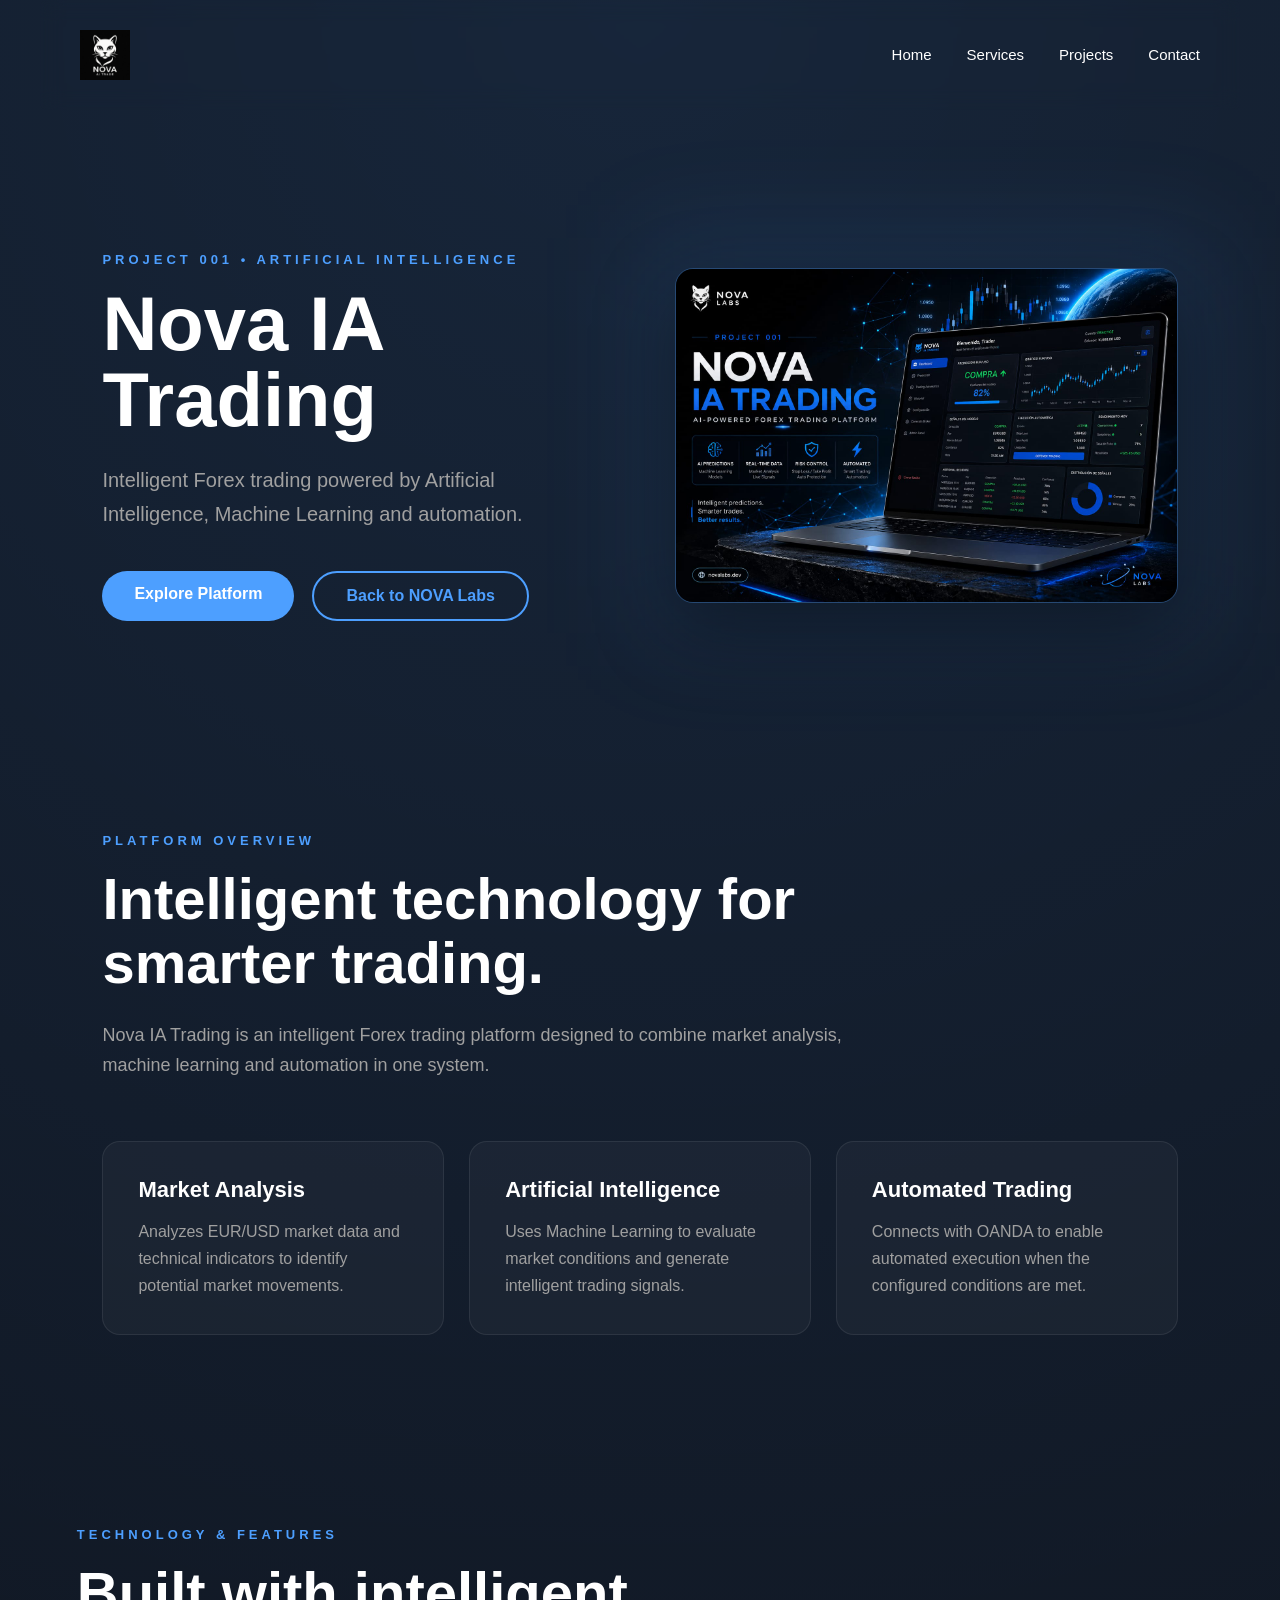
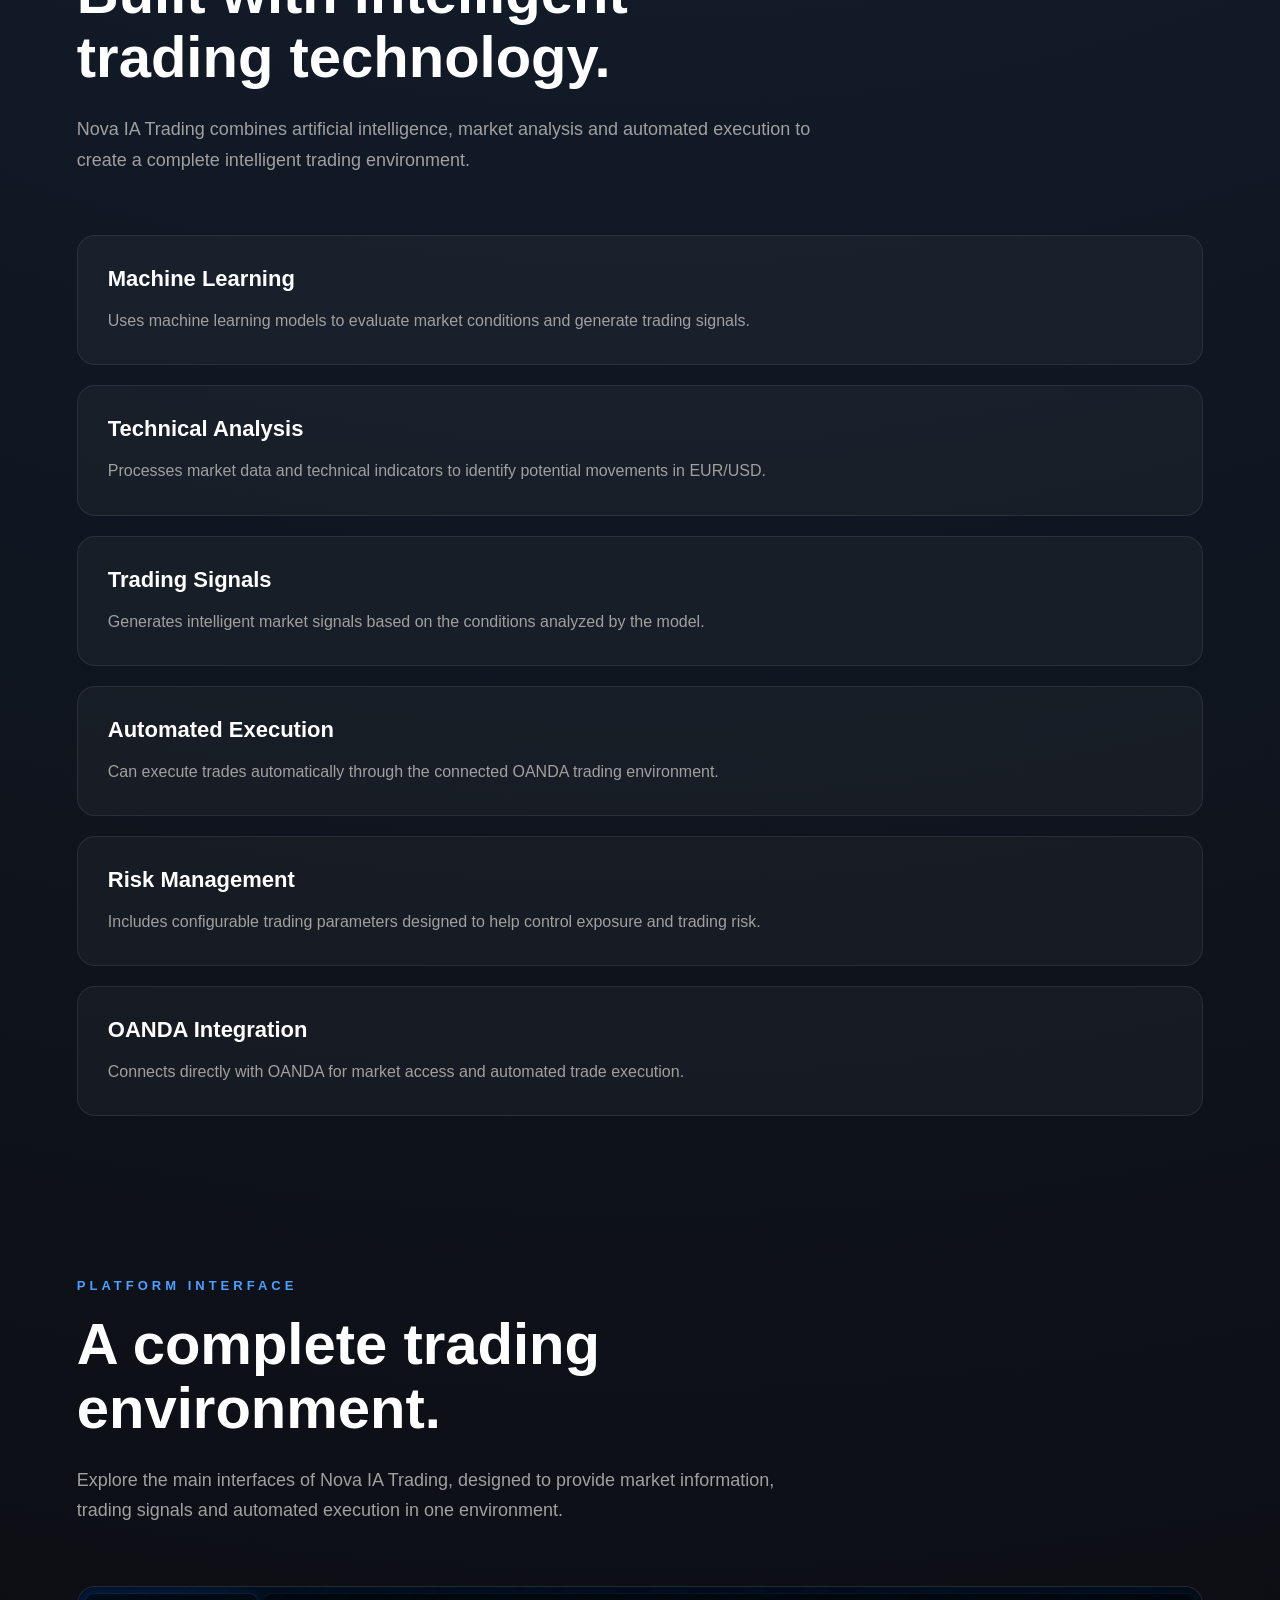
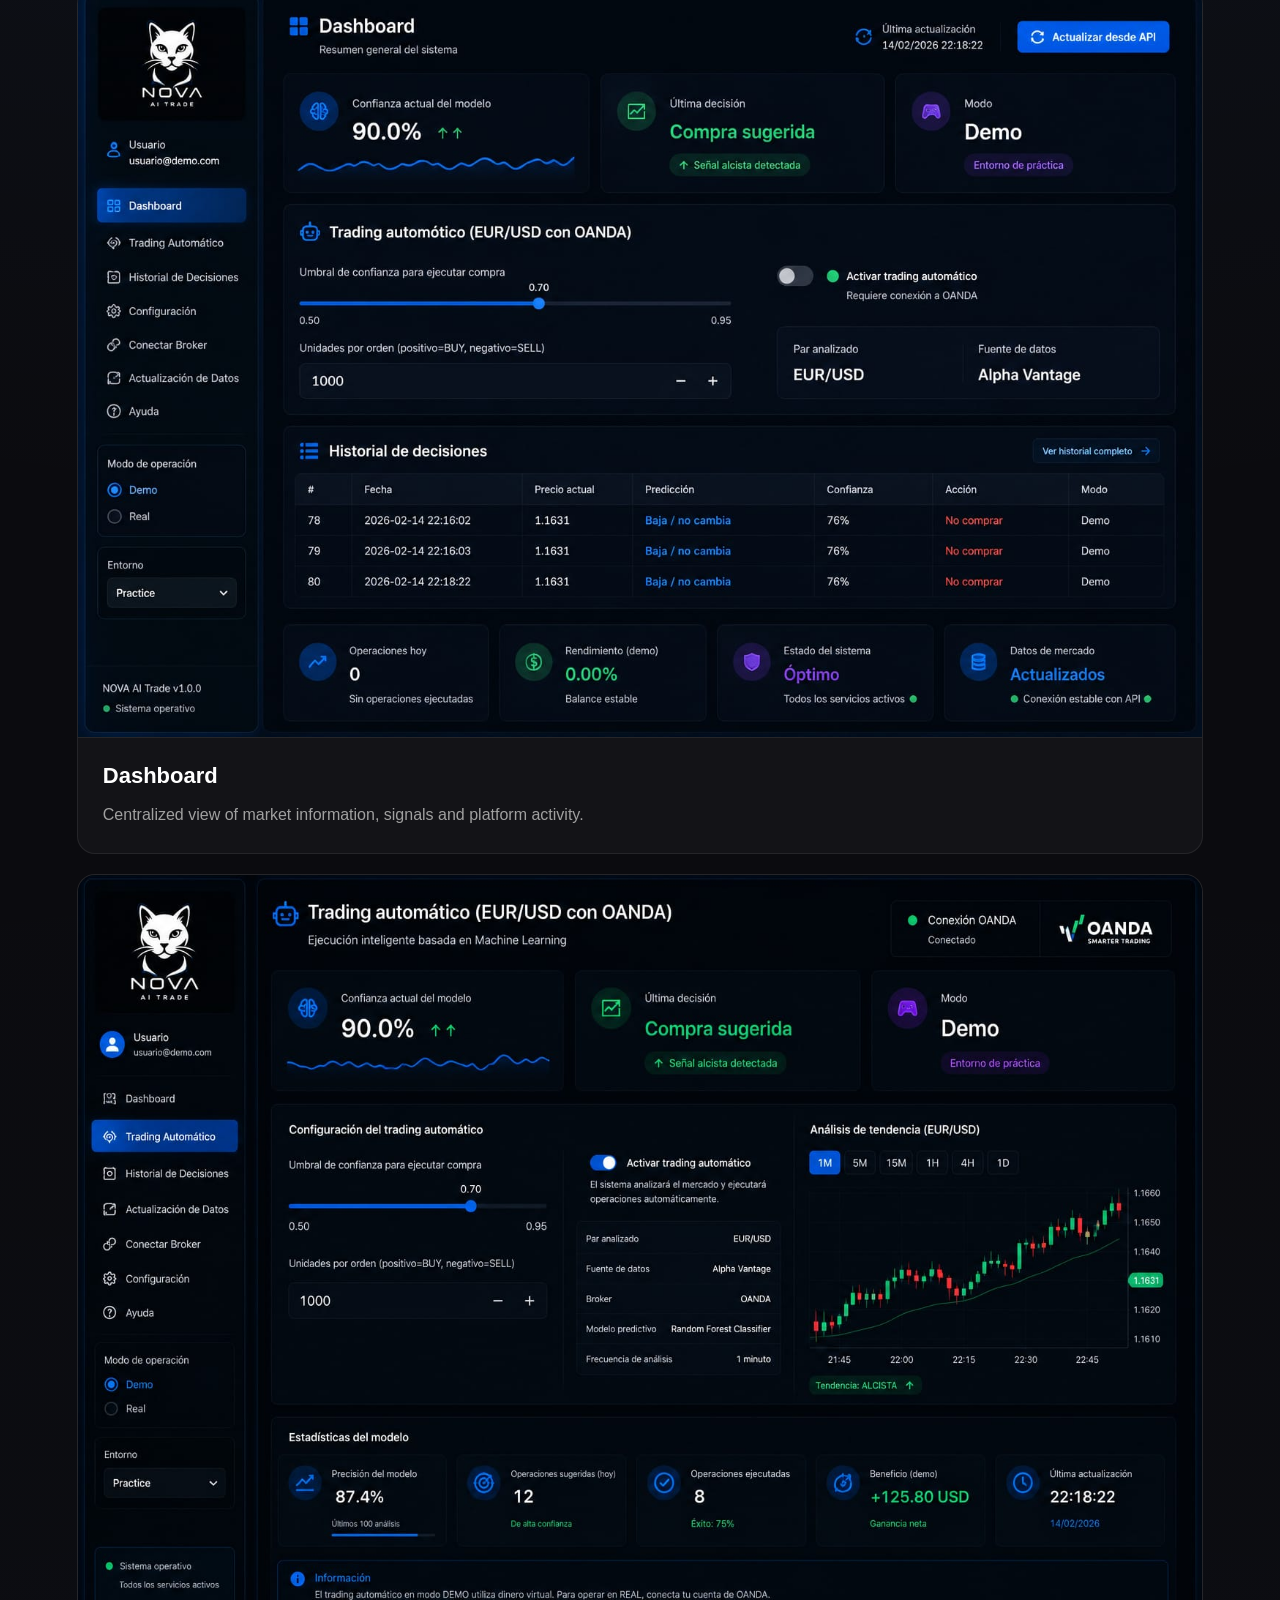
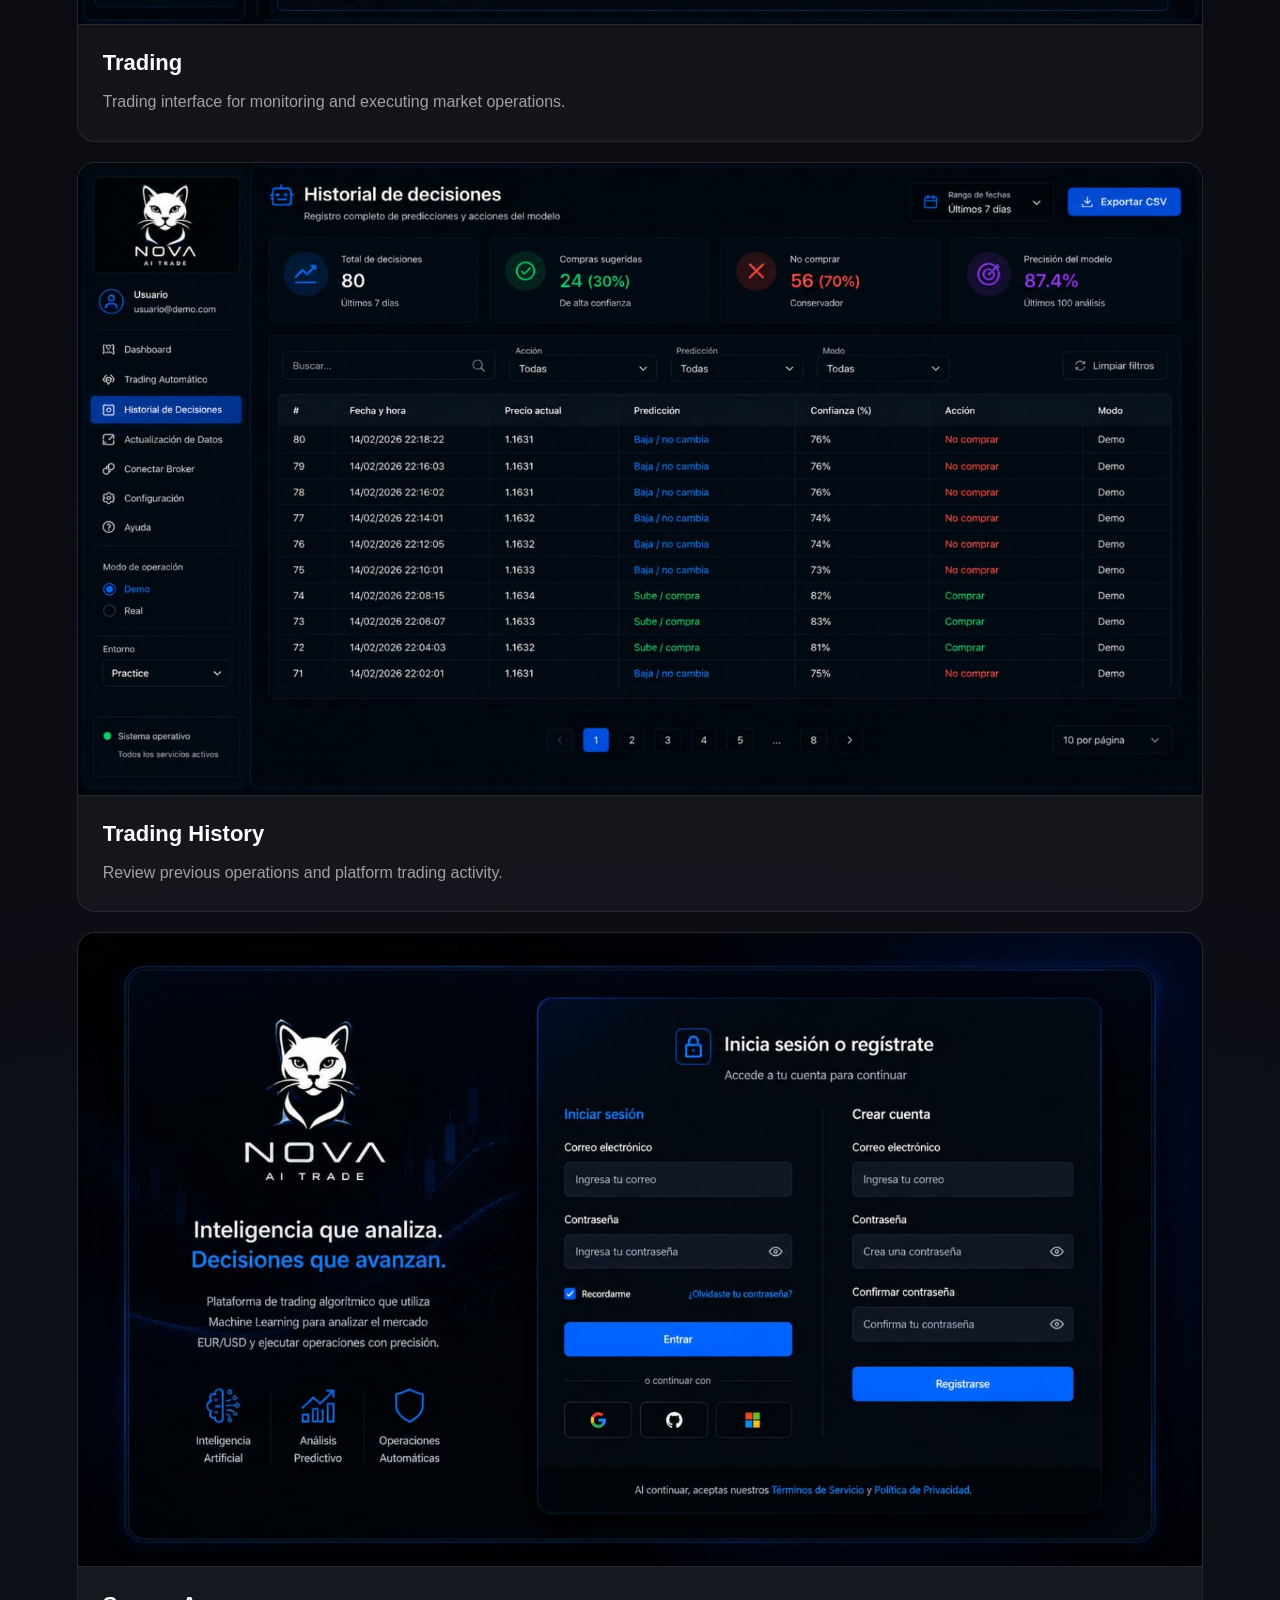
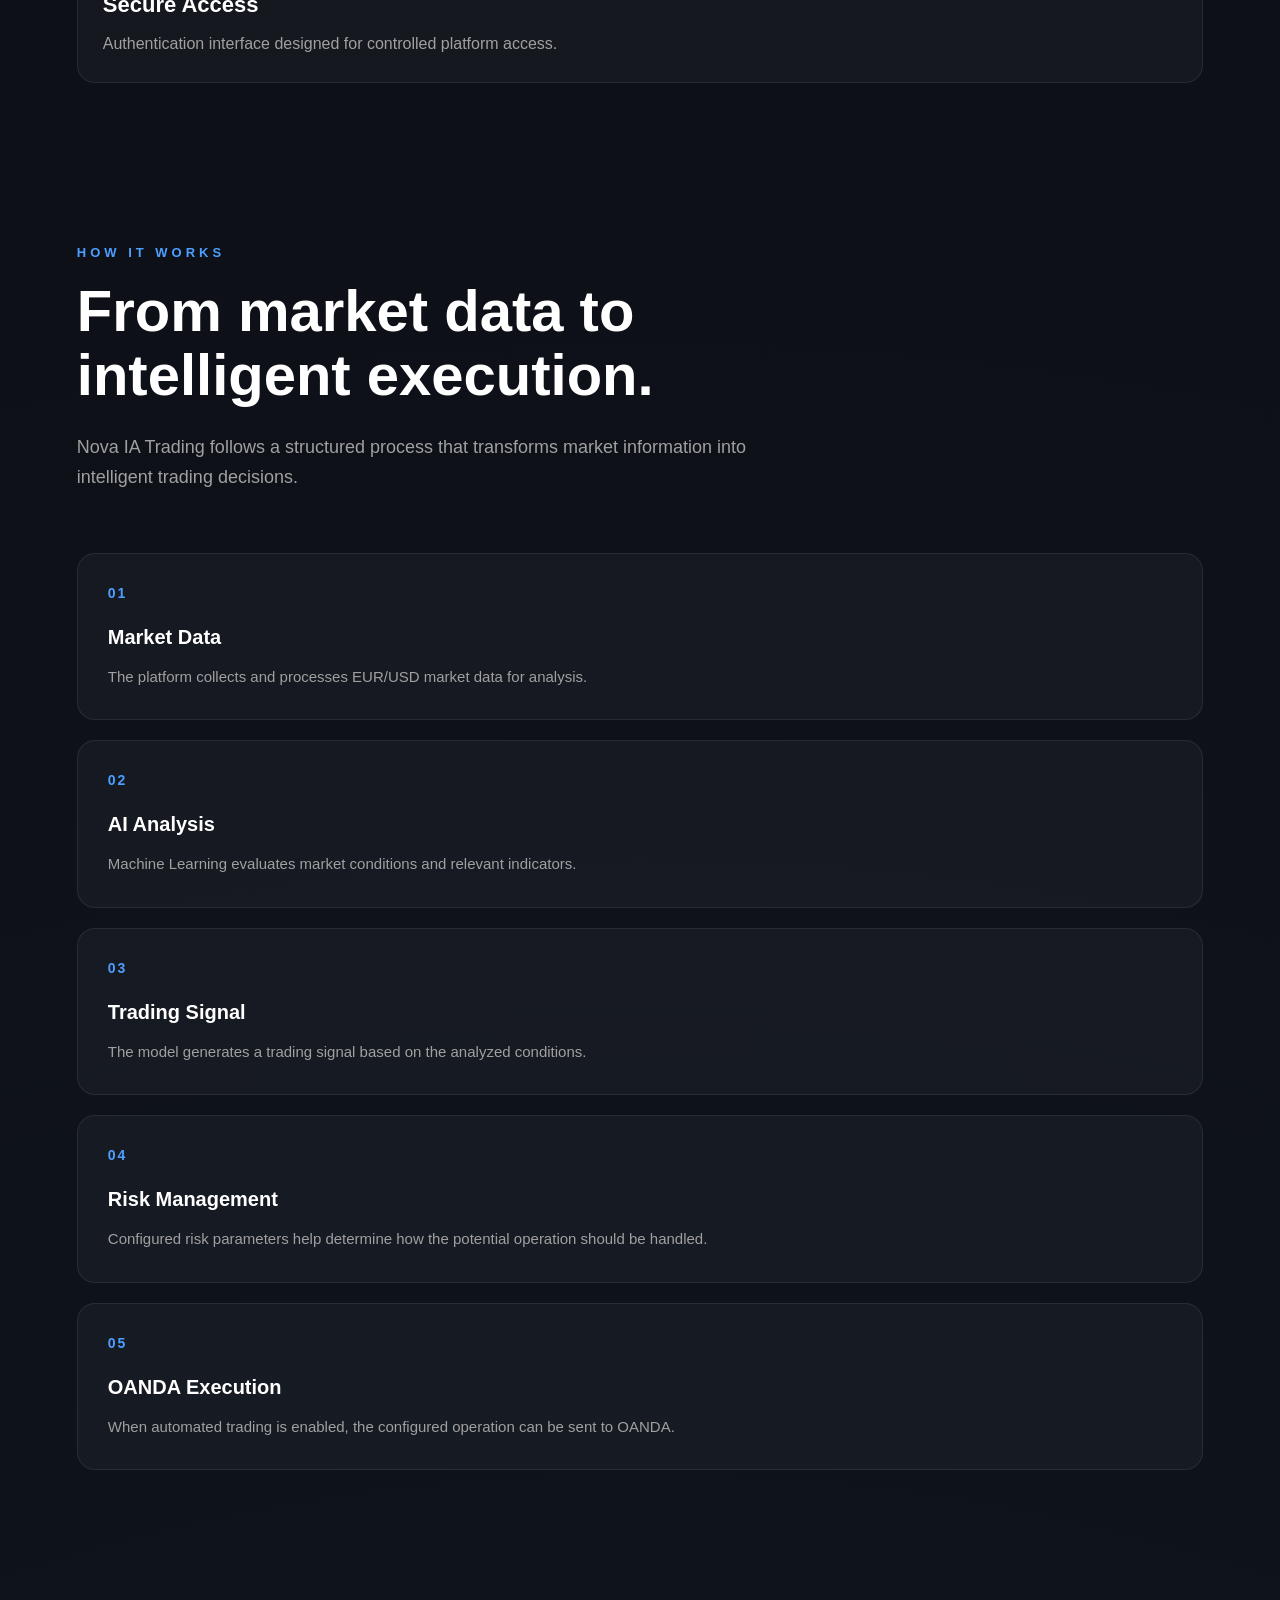
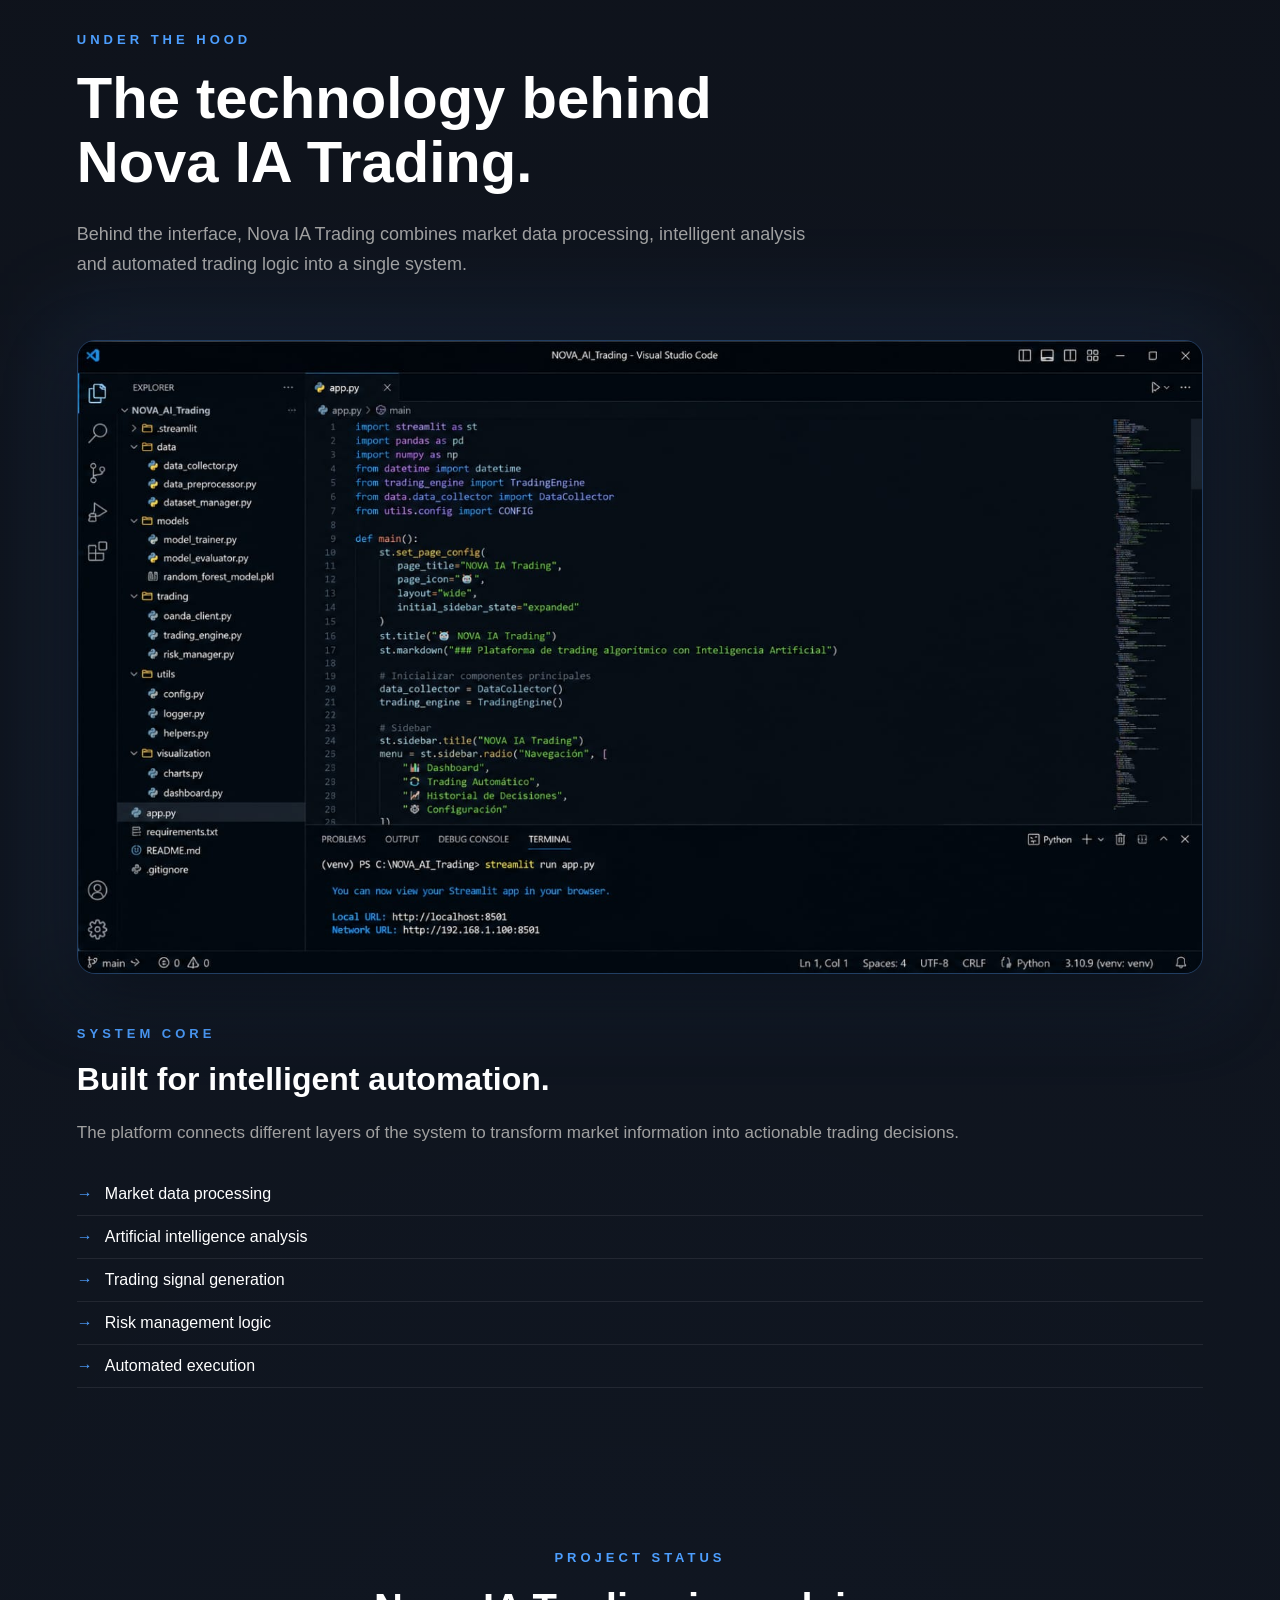
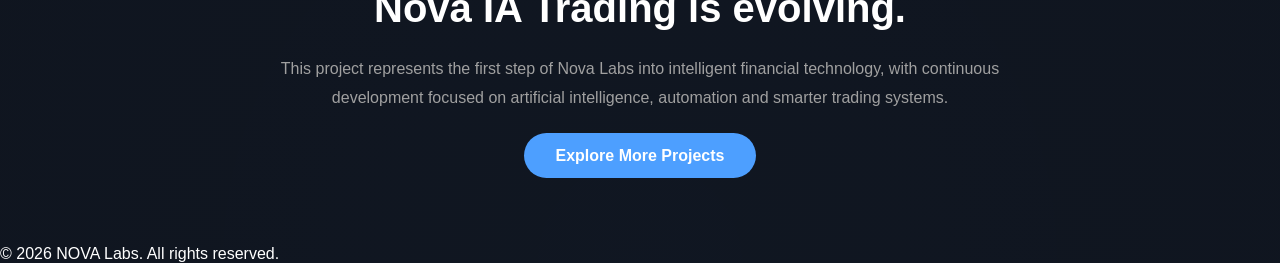
==== nova-ia-trading.html @ 51cbdd44 "Initial commit - Nova IA Trading" ====
<!DOCTYPE html>
<html lang="en">

<head>

    <meta charset="UTF-8">

    <meta name="viewport"
          content="width=device-width, initial-scale=1.0">

    <title>Nova IA Trading | NOVA Labs</title>

    <link rel="stylesheet" href="styles.css">

</head>

<body>

    <header class="navbar">

        <div class="logo">

            <img src="assets/logos/nova-ia-trading-logo.png"
                 alt="Nova IA Trading">

        </div>

        <nav>

            <ul>

                <li>
                    <a href="index.html">Home</a>
                </li>

                <li>
                    <a href="index.html#services">Services</a>
                </li>

                <li>
                    <a href="index.html#projects">Projects</a>
                </li>

                <li>
                    <a href="index.html#contact">Contact</a>
                </li>

            </ul>

        </nav>

    </header>


    <main>

        <!-- ==========================
     Nova IA Trading Hero
========================== -->

<section class="trading-hero">

    <div class="trading-hero-container">

        <div class="trading-hero-content">

            <span class="section-tag">
                PROJECT 001 • ARTIFICIAL INTELLIGENCE
            </span>

            <h1>
                Nova IA Trading
            </h1>

            <p>
                Intelligent Forex trading powered by
                Artificial Intelligence, Machine Learning
                and automation.
            </p>

            <div class="trading-hero-buttons">

                <a href="#overview" class="btn-primary">
                    Explore Platform
                </a>

                <a href="index.html#projects" class="btn-secondary">
                    Back to NOVA Labs
                </a>

            </div>

        </div>


        <div class="trading-hero-image">

            <img src="assets/projects/nova-ia-trading/cover.png"
                 alt="Nova IA Trading Platform">

        </div>

    </div>

</section>

<!-- ==========================
     Platform Overview
========================== -->

<section class="trading-overview" id="overview">

    <div class="trading-section-container">

        <div class="trading-section-header">

            <span class="section-tag">
                PLATFORM OVERVIEW
            </span>

            <h2>
                Intelligent technology
                for smarter trading.
            </h2>

            <p>
                Nova IA Trading is an intelligent Forex trading
                platform designed to combine market analysis,
                machine learning and automation in one system.
            </p>

        </div>


        <div class="overview-grid">

            <div class="overview-card">

                <h3>
                    Market Analysis
                </h3>

                <p>
                    Analyzes EUR/USD market data and technical
                    indicators to identify potential market movements.
                </p>

            </div>


            <div class="overview-card">

                <h3>
                    Artificial Intelligence
                </h3>

                <p>
                    Uses Machine Learning to evaluate market
                    conditions and generate intelligent trading signals.
                </p>

            </div>


            <div class="overview-card">

                <h3>
                    Automated Trading
                </h3>

                <p>
                    Connects with OANDA to enable automated
                    execution when the configured conditions are met.
                </p>

            </div>

        </div>

    </div>

</section>

    <!-- ==========================
     Technology & Features
========================== -->

<section class="trading-features">

    <div class="trading-section-container">

        <div class="trading-section-header">

            <span class="section-tag">
                TECHNOLOGY & FEATURES
            </span>

            <h2>
                Built with intelligent
                trading technology.
            </h2>

            <p>
                Nova IA Trading combines artificial intelligence,
                market analysis and automated execution to create
                a complete intelligent trading environment.
            </p>

        </div>

        <div class="features-grid">

            <div class="feature-card">

                <h3>
                    Machine Learning
                </h3>

                <p>
                    Uses machine learning models to evaluate
                    market conditions and generate trading signals.
                </p>

            </div>

            <div class="feature-card">

                <h3>
                    Technical Analysis
                </h3>

                <p>
                    Processes market data and technical indicators
                    to identify potential movements in EUR/USD.
                </p>

            </div>

            <div class="feature-card">

                <h3>
                    Trading Signals
                </h3>

                <p>
                    Generates intelligent market signals based
                    on the conditions analyzed by the model.
                </p>

            </div>

            <div class="feature-card">

                <h3>
                    Automated Execution
                </h3>

                <p>
                    Can execute trades automatically through
                    the connected OANDA trading environment.
                </p>

            </div>

            <div class="feature-card">

                <h3>
                    Risk Management
                </h3>

                <p>
                    Includes configurable trading parameters designed
                    to help control exposure and trading risk.
                </p>

            </div>

            <div class="feature-card">

                <h3>
                    OANDA Integration
                </h3>

                <p>
                    Connects directly with OANDA for market access
                    and automated trade execution.
                </p>

            </div>

        </div>

    </div>

</section>

<!-- ==========================
     Platform Interface
========================== -->

<section class="trading-interface">

    <div class="trading-section-container">

        <div class="trading-section-header">

            <span class="section-tag">
                PLATFORM INTERFACE
            </span>

            <h2>
                A complete trading
                environment.
            </h2>

            <p>
                Explore the main interfaces of Nova IA Trading,
                designed to provide market information, trading
                signals and automated execution in one environment.
            </p>

        </div>

        <div class="interface-grid">

            <div class="interface-card">

                <img
                    src="assets/projects/nova-ia-trading/dashboard.png"
                    alt="Nova IA Trading Dashboard"
                >

                <div class="interface-card-content">

                    <h3>
                        Dashboard
                    </h3>

                    <p>
                        Centralized view of market information,
                        signals and platform activity.
                    </p>

                </div>

            </div>

            <div class="interface-card">

                <img
                    src="assets/projects/nova-ia-trading/trading.png"
                    alt="Nova IA Trading Execution"
                >

                <div class="interface-card-content">

                    <h3>
                        Trading
                    </h3>

                    <p>
                        Trading interface for monitoring and
                        executing market operations.
                    </p>

                </div>

            </div>

            <div class="interface-card">

                <img
                    src="assets/projects/nova-ia-trading/history.png"
                    alt="Nova IA Trading History"
                >

                <div class="interface-card-content">

                    <h3>
                        Trading History
                    </h3>

                    <p>
                        Review previous operations and
                        platform trading activity.
                    </p>

                </div>

            </div>

            <div class="interface-card">

                <img
                    src="assets/projects/nova-ia-trading/login.png"
                    alt="Nova IA Trading Login"
                >

                <div class="interface-card-content">

                    <h3>
                        Secure Access
                    </h3>

                    <p>
                        Authentication interface designed
                        for controlled platform access.
                    </p>

                </div>

            </div>

        </div>

    </div>

</section>

<!-- ==========================
     How It Works
========================== -->

<section class="trading-process">

    <div class="trading-section-container">

        <div class="trading-section-header">

            <span class="section-tag">
                HOW IT WORKS
            </span>

            <h2>
                From market data
                to intelligent execution.
            </h2>

            <p>
                Nova IA Trading follows a structured process
                that transforms market information into
                intelligent trading decisions.
            </p>

        </div>

        <div class="process-grid">

            <div class="process-card">

                <span class="process-number">
                    01
                </span>

                <h3>
                    Market Data
                </h3>

                <p>
                    The platform collects and processes
                    EUR/USD market data for analysis.
                </p>

            </div>

            <div class="process-card">

                <span class="process-number">
                    02
                </span>

                <h3>
                    AI Analysis
                </h3>

                <p>
                    Machine Learning evaluates market
                    conditions and relevant indicators.
                </p>

            </div>

            <div class="process-card">

                <span class="process-number">
                    03
                </span>

                <h3>
                    Trading Signal
                </h3>

                <p>
                    The model generates a trading signal
                    based on the analyzed conditions.
                </p>

            </div>

            <div class="process-card">

                <span class="process-number">
                    04
                </span>

                <h3>
                    Risk Management
                </h3>

                <p>
                    Configured risk parameters help determine
                    how the potential operation should be handled.
                </p>

            </div>

            <div class="process-card">

                <span class="process-number">
                    05
                </span>

                <h3>
                    OANDA Execution
                </h3>

                <p>
                    When automated trading is enabled,
                    the configured operation can be sent to OANDA.
                </p>

            </div>

        </div>

    </div>

</section>

<!-- Under the Hood -->
<section class="trading-code">
    <div class="trading-section-container">

        <div class="trading-section-header">
            <span class="section-tag">UNDER THE HOOD</span>
            <h2>The technology behind Nova IA Trading.</h2>
            <p>
                Behind the interface, Nova IA Trading combines
                market data processing, intelligent analysis and
                automated trading logic into a single system.
            </p>
        </div>

        <div class="code-layout">

            <div class="code-image">
                <img src="assets/projects/nova-ia-trading/code.png"
                     alt="Nova IA Trading Code">
            </div>

            <div class="code-content">
                <span class="section-tag">SYSTEM CORE</span>

                <h3>Built for intelligent automation.</h3>

                <p>
                    The platform connects different layers of the
                    system to transform market information into
                    actionable trading decisions.
                </p>

                <ul>
                    <li>Market data processing</li>
                    <li>Artificial intelligence analysis</li>
                    <li>Trading signal generation</li>
                    <li>Risk management logic</li>
                    <li>Automated execution</li>
                </ul>
            </div>

        </div>

    </div>
</section>

<!-- Project Status -->
<section class="trading-status">
    <div class="trading-status-container">

        <span class="section-tag">PROJECT STATUS</span>

        <h2>Nova IA Trading is evolving.</h2>

        <p>
            This project represents the first step of Nova Labs
            into intelligent financial technology, with continuous
            development focused on artificial intelligence,
            automation and smarter trading systems.
        </p>

        <a href="index.html#projects" class="btn-primary">
            Explore More Projects
        </a>

    </div>
</section>

    </main>


    <footer>

        <p>
            © 2026 NOVA Labs. All rights reserved.
        </p>

    </footer>

</body>

</html>
---- styles.css ----
/* ==========================
   NOVA Labs
   Global Styles
========================== */

:root {


    --nova-black: #0B0B0F;
    --nova-blue: #4D9FFF;
    --nova-white: #FFFFFF;
    --nova-gray: #A0A0A0;

}

* {

    margin: 0;
    padding: 0;
    box-sizing: border-box;

}

/* ==========================
   Body
========================== */

body {

    background:

        radial-gradient(
            circle at top,
            rgba(77,159,255,0.18),
            transparent 38%
        ),

        radial-gradient(
            circle at bottom,
            rgba(77,159,255,0.08),
            transparent 60%
        ),

        var(--nova-black);

    color: var(--nova-white);

    font-family: "Inter", sans-serif;

    min-height: 100vh;

}

/* ==========================
   Navbar
========================== */

.navbar {

    width: 100%;

    max-width: 1200px;

    margin: 0 auto;

    padding: 30px 40px;

    display: flex;

    justify-content: space-between;

    align-items: center;

    position: sticky;

    top: 0;

    z-index: 100;

    backdrop-filter: blur(10px);

}

.logo img {
    width: 50px;
    height: 50px;
    object-fit: contain;
    display: block;
}

.navbar ul {
    list-style: none;
    display: flex;
    align-items: center;
    gap: 35px;
    margin: 0;
    padding: 0;
}

.navbar ul li {
    margin: 0;
    padding: 0;
}

.navbar ul li a {
    color: #ffffff;
    text-decoration: none;
    font-size: 15px;
    font-weight: 500;
    transition: color 0.3s ease;
}

.navbar ul li a:hover {
    color: #4d9fff;
}

.nav-logo {

    display: flex;

    align-items: center;

    font-size: 22px;

    font-weight: 700;

}

.logo-icon {

    margin-right: 10px;

    font-size: 22px;

    color: var(--nova-blue);

}

.logo-text {

    font-weight: 700;

    letter-spacing: 1px;

}

.nav-links {

    display: flex;

    gap: 30px;

    list-style: none;

}

.nav-links a {

    color: var(--nova-white);

    text-decoration: none;

    font-size: 15px;

    font-weight: 500;

    position: relative;

    transition: 0.3s;

}

.nav-links a:hover {

    color: var(--nova-blue);

}

.nav-links a::after {

    content: "";

    position: absolute;

    left: 0;

    bottom: -6px;

    width: 0;

    height: 2px;

    background-color: var(--nova-blue);

    transition: 0.3s;

}

.nav-links a:hover::after {

    width: 100%;

}

/* ==========================
   Hero Section
========================== */

.hero {

position: relative;
overflow: hidden;

    min-height: calc(100vh - 90px);

    display: flex;

    justify-content: center;

    align-items: center;

    text-align: center;

    animation: fadeIn 1.2s ease;

}

.hero-container {

    width: 100%;

    max-width: 1100px;

    margin: 0 auto;

}

.hero-tag {

    color: var(--nova-blue);

    font-size: 13px;

    font-weight: 600;

    letter-spacing: 5px;

    margin-bottom: 25px;

}

.hero-title {

    font-size: clamp(64px, 8vw, 110px);

    font-weight: 800;

    line-height: 1;

    margin-bottom: 24px;

    letter-spacing: -3px;

    text-shadow:

        0 0 20px rgba(77,159,255,0.18);

}

.hero-subtitle {

    color: var(--nova-gray);

    font-size: 28px;

    font-weight: 300;

    margin-bottom: 50px;

}

.hero-buttons {

    display: flex;

    justify-content: center;

    gap: 20px;

}

/* =========================
   About Section
========================= */

.about {
    padding: 120px 8%;
    background: var(--nova-black);
}

.about-container {
    max-width: 1200px;
    margin: 0 auto;

    display: grid;
    grid-template-columns: 1fr 1fr;
    gap: 80px;

    align-items: center;
}

.about-content {
    text-align: left;
}

.about-tag {
    color: var(--nova-blue);

    font-size: 14px;
    font-weight: 700;

    letter-spacing: 3px;
    text-transform: uppercase;

    margin-bottom: 20px;
}

.about-title {
    color: var(--nova-white);

    font-size: 52px;
    line-height: 1.1;

    margin-bottom: 30px;
}

.about-title span {
    display: block;

    color: var(--nova-blue);
}

.about-text {
    color: var(--nova-gray);

    font-size: 18px;
    line-height: 1.8;

    margin-bottom: 20px;

    max-width: 600px;
}

.about-stats {
    display: flex;
    gap: 40px;

    margin-top: 45px;
}

.about-stat {
    display: flex;
    flex-direction: column;

    gap: 8px;
}

.about-stat strong {
    color: var(--nova-white);

    font-size: 32px;
}

.about-stat span {
    color: var(--nova-gray);

    font-size: 14px;
}

.about-visual {
    display: flex;

    justify-content: center;
    align-items: center;
}

.about-card {
    width: 100%;
    max-width: 420px;

    padding: 60px 40px;

    background: rgba(77, 159, 255, 0.05);

    border: 1px solid rgba(77, 159, 255, 0.2);

    border-radius: 24px;

    text-align: center;

    box-shadow:
        0 0 60px rgba(77, 159, 255, 0.08);
}

.about-card img {
    width: 180px;
    max-width: 100%;

    margin-bottom: 30px;
}

.about-card p {
    color: var(--nova-gray);

    font-size: 16px;

    letter-spacing: 1px;
}

/* ==========================
   Buttons
========================== */

.primary-button {

    background: linear-gradient(
        135deg,
        #4D9FFF,
        #62B6FF
    );

    color: white;

    border: none;

    padding: 15px 36px;

    border-radius: 10px;

    font-size: 16px;

    font-weight: 600;

    cursor: pointer;

    transition: .3s;

    box-shadow:

        0 0 30px rgba(77,159,255,.18);

}

.primary-button:hover {

    transform: translateY(-4px);

    box-shadow:

        0 10px 35px rgba(77,159,255,.35);

}

.secondary-button {

    background: transparent;

    color: var(--nova-white);

    border: 1px solid var(--nova-blue);

    padding: 14px 32px;

    border-radius: 8px;

    font-family: "Inter", sans-serif;

    font-size: 16px;

    cursor: pointer;

    transition: 0.3s;

}

.secondary-button:hover {

    background-color: var(--nova-blue);

}

/* ==========================
   About Section
========================== */

/* ==========================
   Vision
========================== */

.vision {

    padding: 160px 40px;

}

.vision-container {

    max-width: 900px;

    margin: 0 auto;

    text-align: center;

}

.vision h2 {

    font-size: clamp(42px,5vw,64px);

    line-height: 1.15;

    margin-bottom: 45px;

}

.vision-text {

    font-size: 22px;

    color: var(--nova-gray);

    line-height: 1.9;

    max-width: 720px;

    margin: auto;

}

/* ==========================
   Animations
========================== */

@keyframes fadeIn {

    from {

        opacity: 0;

        transform: translateY(20px);

    }

    to {

        opacity: 1;

        transform: translateY(0);

    }

}

/* ==========================
   Services
========================== */

.services {

    padding: 140px 40px;

    max-width: 1200px;

    margin: 0 auto;

}

.services-title {

    text-align: center;

    margin-bottom: 80px;

}

.section-tag {

    color: var(--nova-blue);

    letter-spacing: 4px;

    font-size: 13px;

    font-weight: 600;

    margin-bottom: 20px;

}

.services-title h2 {

    font-size: 48px;

    max-width: 700px;

    margin: 0 auto;

    line-height: 1.2;

}

.services-grid {

    display: grid;

    grid-template-columns: repeat(2, 1fr);

    gap: 30px;

}

.service-card {

    background: rgba(255,255,255,0.03);

    border: 1px solid rgba(255,255,255,0.08);

    border-radius: 18px;

    padding: 35px;

    transition: 0.3s;

}

.service-card:hover {

    transform: translateY(-8px);

    border-color: var(--nova-blue);

}

.service-icon {

    font-size: 40px;

    margin-bottom: 25px;

}

.service-card h3 {

    margin-bottom: 15px;

    font-size: 24px;

}

.service-card p {

    color: var(--nova-gray);

    line-height: 1.7;

}

/* ==========================
   Premium Background
========================== */

.background-grid {

    position: fixed;

    inset: 0;

    z-index: -1;

    pointer-events: none;

    background-image:

        linear-gradient(
            rgba(255,255,255,0.025) 1px,
            transparent 1px
        ),

        linear-gradient(
            90deg,
            rgba(255,255,255,0.025) 1px,
            transparent 1px
        );

    background-size: 60px 60px;

    mask-image:
        radial-gradient(circle, white 45%, transparent 95%);

}
/* ==========================
   Services
========================== */

.services {

    padding: 160px 40px;

}

.services-container {

    max-width: 1200px;

    margin: auto;

    text-align: center;

}

.services h2 {

    font-size: clamp(42px,5vw,64px);

    margin-bottom: 25px;

}

.services-description {

    color: var(--nova-gray);

    font-size: 20px;

    max-width: 720px;

    margin: auto auto 80px;

    line-height: 1.8;

}

.services-grid {

    display: grid;

    grid-template-columns: repeat(2,1fr);

    gap: 30px;

}

.service-card {

    background: rgba(255,255,255,0.03);

    border: 1px solid rgba(255,255,255,0.08);

    border-radius: 18px;

    padding: 40px;

    text-align: left;

    transition: .35s ease;

    backdrop-filter: blur(10px);

}

.service-card:hover {

    transform: translateY(-8px);

    border-color: var(--nova-blue);

    box-shadow: 0 0 35px rgba(77,159,255,.15);

}

.service-card h3 {

    font-size: 26px;

    margin-bottom: 20px;

}

.service-card p {

    color: var(--nova-gray);

    line-height: 1.8;

    margin-bottom: 35px;

}

.service-card span {

    color: var(--nova-blue);

    font-weight: 600;

}
/* ==========================
   Mission 001
========================== */

.project{

    padding:170px 40px;

}

.project-container{

    max-width:1200px;

    margin:auto;

    text-align:center;

}

.project h2{

    font-size:clamp(46px,5vw,70px);

    margin-bottom:25px;

}

.project-description{

    color:var(--nova-gray);

    max-width:760px;

    margin:0 auto 70px;

    font-size:20px;

    line-height:1.8;

}

.project-image{

    margin-bottom:60px;

}

.project-image img{

    width:100%;

    border-radius:20px;

    border:1px solid rgba(255,255,255,.08);

    box-shadow:

        0 20px 80px rgba(77,159,255,.15);

}

.project-tech{

    display:flex;

    justify-content:center;

    flex-wrap:wrap;

    gap:18px;

    margin-bottom:50px;

}

.project-tech span{

    background:rgba(77,159,255,.08);

    color:var(--nova-blue);

    border:1px solid rgba(77,159,255,.25);

    padding:12px 22px;

    border-radius:999px;

    font-size:15px;

}

/*==========================
        PROJECTS
==========================*/

.projects{

    max-width:1200px;
    margin:120px auto;
    padding:0 30px;

}

.section-title{

    text-align:center;
    margin-bottom:60px;

}

.section-title span{

    color:#4D9FFF;
    letter-spacing:3px;
    font-size:.9rem;

}

.section-title h2{

    font-size:3rem;
    margin-top:15px;

}

.section-title p{

    color:#A0A0A0;
    margin-top:10px;

}

.project-card{

    display:flex;
    align-items:center;
    gap:50px;

    background:#12141D;

    border:1px solid rgba(77,159,255,.15);

    border-radius:22px;

    overflow:hidden;

    transition:.35s;

}

.project-card:hover{

    transform:translateY(-10px);

    box-shadow:0 0 40px rgba(77,159,255,.20);

}

.project-image{

    flex:1;

}

.project-image img{

    width:100%;
    display:block;

}

.project-content{

    flex:1;
    padding:50px;

}

.project-tag{

    color:#4D9FFF;
    text-transform:uppercase;
    font-size:.8rem;
    letter-spacing:2px;

}

.project-content h3{

    font-size:2.6rem;
    margin:15px 0;

}

.project-content p{

    color:#BFC4CF;
    line-height:1.8;

}

.tech-stack{

    display:flex;
    gap:12px;
    flex-wrap:wrap;

    margin:30px 0;

}

.tech-stack span{

    background:#1B2235;

    color:white;

    padding:10px 18px;

    border-radius:50px;

    border:1px solid rgba(77,159,255,.25);

}

.project-buttons{

    display:flex;
    gap:20px;
position: relative;
z-index: 10;

}

.btn-primary,
.btn-secondary{

    padding:14px 32px;

    border-radius:50px;

    text-decoration:none;

    font-weight:bold;

    transition:.3s;

}

.btn-primary{

    background:#4D9FFF;
    color:white;

}

.btn-primary:hover{

    transform:translateY(-3px);

}

.btn-secondary{

    border:2px solid #4D9FFF;
    color:#4D9FFF;

}

.btn-secondary:hover{

    background:#4D9FFF;
    color:white;

}

@media(max-width:900px){

.project-card{

    flex-direction:column;
    transition: all 0.35s ease;
cursor: pointer;
position: relative;
overflow: hidden;
border-radius:20px;

}

.project-content{

    padding:35px;

}

}

/* ===== Premium Hover ===== */

.project-card:hover{
    transform: translateY(-10px);
    box-shadow: 0 25px 60px rgba(77,159,255,.25);
}

.project-card img{
    transition: transform .4s ease;
}

.project-card:hover img{
    transform: scale(1.03);
}

.project-card::before{
    content:"";
    position:absolute;
    inset:0;
    border-radius:20px;
    background:linear-gradient(
        135deg,
        rgba(77,159,255,.15),
        transparent 40%
    );
    opacity:0;
    transition:.4s;
}

.project-card:hover::before{
    opacity:1;
}

/* =========================================
   HERO GLOW
========================================= */

.hero::before{
    content:"";
    position:absolute;
    width:700px;
    height:700px;
    top:-250px;
    right:-180px;
    background:radial-gradient(circle,
        rgba(77,159,255,.18),
        transparent 70%);
    pointer-events:none;
    z-index:0;
}

.hero::after{
    content:"";
    position:absolute;
    width:500px;
    height:500px;
    bottom:-180px;
    left:-120px;
    background:radial-gradient(circle,
        rgba(0,183,255,.10),
        transparent 70%);
    pointer-events:none;
    z-index:0;
}

.hero > *{
    position:relative;
    z-index:1;
}

/* =========================
   Contact Section
========================= */

.contact {
    padding: 120px 8%;
    background: var(--nova-black);
}

.contact-container {
    max-width: 1100px;
    margin: 0 auto;
}

.contact-header {
    text-align: center;
    margin-bottom: 70px;
}

.contact-header h2 {
    color: var(--nova-white);

    font-size: 52px;
    line-height: 1.15;

    margin: 20px 0;
}

.contact-header h2 span {
    color: var(--nova-blue);
}

.contact-header p:last-child {
    color: var(--nova-gray);

    font-size: 18px;
    line-height: 1.7;

    max-width: 650px;

    margin: 0 auto;
}

.contact-content {
    display: flex;

    justify-content: space-between;
    align-items: center;

    gap: 50px;

    padding: 50px;

    background: rgba(77, 159, 255, 0.05);

    border: 1px solid rgba(77, 159, 255, 0.18);

    border-radius: 24px;

    box-shadow:
        0 0 50px rgba(77, 159, 255, 0.06);
}

.contact-info {
    max-width: 600px;
}

.contact-info h3 {
    color: var(--nova-white);

    font-size: 28px;

    margin-bottom: 15px;
}

.contact-info p {
    color: var(--nova-gray);

    font-size: 17px;
    line-height: 1.7;

    margin-bottom: 25px;
}

.contact-email {
    color: var(--nova-blue);

    text-decoration: none;

    font-weight: 600;

    transition: 0.3s;
}

.contact-email:hover {
    color: var(--nova-white);
}

.contact-button {
    display: inline-block;

    padding: 15px 30px;

    background: var(--nova-blue);

    color: var(--nova-white);

    text-decoration: none;

    border-radius: 8px;

    font-weight: 600;

    transition: 0.3s;
}

.contact-button:hover {
    transform: translateY(-3px);

    box-shadow:
        0 10px 30px rgba(77, 159, 255, 0.25);
}

/* =========================
   Contact Responsive
========================= */

@media (max-width: 800px) {

    .contact-content {
        flex-direction: column;

        align-items: flex-start;

        padding: 35px;
    }

    .contact-header h2 {
        font-size: 40px;
    }

}

/* =========================
   Footer
========================= */

.footer {
    padding: 70px 8% 25px;

    background: #08080C;

    border-top: 1px solid rgba(77, 159, 255, 0.12);
}

.footer-container {
    max-width: 1200px;

    margin: 0 auto;

    display: flex;

    justify-content: space-between;

    align-items: center;

    gap: 40px;
}

.footer-brand {
    display: flex;

    flex-direction: column;

    gap: 12px;
}

.footer-logo {
    display: flex;

    align-items: center;

    gap: 10px;
}

.footer-logo .logo-icon {
    font-size: 22px;
}

.footer-logo .logo-text {
    color: var(--nova-white);

    font-size: 20px;

    font-weight: 700;

    letter-spacing: 1px;
}

.footer-brand > p {
    color: var(--nova-gray);

    font-size: 14px;
}

.footer-links {
    display: flex;

    align-items: center;

    gap: 30px;
}

.footer-links a {
    color: var(--nova-gray);

    text-decoration: none;

    font-size: 14px;

    transition: 0.3s;
}

.footer-links a:hover {
    color: var(--nova-blue);
}

.footer-bottom {
    max-width: 1200px;

    margin: 60px auto 0;

    padding-top: 25px;

    border-top: 1px solid rgba(255, 255, 255, 0.06);

    display: flex;

    justify-content: space-between;

    gap: 20px;
}

.footer-bottom p {
    color: #666A75;

    font-size: 12px;
}


/* =========================
   Footer Responsive
========================= */

@media (max-width: 700px) {

    .footer-container {
        flex-direction: column;

        align-items: flex-start;
    }

    .footer-links {
        flex-wrap: wrap;

        gap: 20px;
    }

    .footer-bottom {
        flex-direction: column;

        gap: 10px;

        margin-top: 40px;
    }

}

/* =========================
   Mobile Navbar
========================= */

@media (max-width: 768px) {

    .navbar {
        padding: 20px;
    }

    .nav-links {
        gap: 15px;
    }

    .nav-links a {
        font-size: 13px;
    }

}

/* =========================
   Mobile Hero
========================= */

@media (max-width: 768px) {

    .hero {
        min-height: calc(100vh - 80px);
        padding: 60px 20px;
    }

    .hero-tag {
        font-size: 10px;
        letter-spacing: 2px;
        line-height: 1.6;
        margin-bottom: 20px;
    }

    .hero-title {
        font-size: 48px;
        line-height: 1.05;
    }

    .hero-subtitle {
        font-size: 20px;
        line-height: 1.5;
        margin-bottom: 35px;
    }

    .hero-buttons {
        flex-direction: column;
        align-items: center;
        gap: 12px;
    }

    .primary-button,
    .secondary-button {
        width: 100%;
        max-width: 280px;
    }

}

/* =========================
   Mobile Services
========================= */

@media (max-width: 768px) {

    .services {
        padding: 90px 20px;
    }

    .services-container {
        width: 100%;
    }

    .services h2 {
        font-size: 38px;
        line-height: 1.15;
    }

    .services-description {
        font-size: 17px;
        line-height: 1.7;
    }

    .services-grid {
        grid-template-columns: 1fr;
        gap: 20px;
        margin-top: 40px;
    }

    .service-card {
        padding: 30px 25px;
    }

    .service-card h3 {
        font-size: 22px;
    }

    .service-card p {
        font-size: 16px;
        line-height: 1.6;
    }

}

/* =========================
   Mobile About
========================= */

@media (max-width: 768px) {

    .about {
        padding: 90px 20px;
    }

    .about-container {
        grid-template-columns: 1fr;
        gap: 50px;
    }

    .about-content {
        text-align: center;
    }

    .about-tag {
        font-size: 12px;
        letter-spacing: 2px;
    }

    .about-title {
        font-size: 40px;
        line-height: 1.15;
    }

    .about-text {
        font-size: 16px;
        line-height: 1.7;
        margin-left: auto;
        margin-right: auto;
    }

    .about-stats {
        justify-content: center;
        gap: 25px;
        flex-wrap: wrap;
    }

    .about-stat strong {
        font-size: 28px;
    }

    .about-stat span {
        font-size: 13px;
    }

    .about-visual {
        width: 100%;
    }

    .about-card {
        max-width: 360px;
        padding: 45px 25px;
    }

    .about-card img {
        width: 150px;
    }

}

/* =========================
   Mobile Projects
========================= */

@media (max-width: 768px) {

    .projects {
        padding: 90px 20px;
        margin: 0 auto;
    }

    .section-title h2 {
        font-size: 38px;
        line-height: 1.15;
    }

    .section-title p {
        font-size: 16px;
        line-height: 1.6;
    }

    .project-card {
        flex-direction: column;
        gap: 0;
    }

    .project-image {
        width: 100%;
    }

    .project-image img {
        width: 100%;
        height: auto;
    }

    .project-content {
        width: 100%;
        padding: 35px 25px;
    }

    .project-content h3 {
        font-size: 34px;
        line-height: 1.15;
    }

    .project-content p {
        font-size: 16px;
        line-height: 1.7;
    }

    .tech-stack {
        gap: 8px;
    }

    .tech-stack span {
        padding: 8px 14px;
        font-size: 13px;
    }

    .project-buttons {
        flex-direction: column;
        gap: 12px;
    }

    .btn-primary,
    .btn-secondary {
        width: 100%;
        text-align: center;
    }

}

/* =========================
   Mobile Vision
========================= */

@media (max-width: 768px) {

    .vision {
        padding: 90px 20px;
    }

    .vision-container {
        width: 100%;
        text-align: center;
    }

    .vision h2 {
        font-size: 38px;
        line-height: 1.2;
    }

    .vision-text {
        font-size: 16px;
        line-height: 1.7;
    }

}

 /* =========================
    Mobile Contact
 ========================= */

 @media (max-width: 768px) {

     .contact {
         padding: 90px 20px;
     }

     .contact-container {
         width: 100%;
     }

     .contact-header {
         margin-bottom: 45px;
     }

     .contact-header h2 {
         font-size: 40px;
         line-height: 1.15;
     }

     .contact-header p:last-child {
         font-size: 16px;
         line-height: 1.7;
     }

     .contact-content {
         flex-direction: column;
         gap: 30px;
         padding: 30px 25px;
     }

     .contact-info {
         width: 100%;
     }

     .contact-info h3 {
         font-size: 25px;
     }

     .contact-info p {
         font-size: 16px;
         line-height: 1.7;
     }

     .contact-email {
         font-size: 14px;
         word-break: break-word;
     }

     .contact-action {
         width: 100%;
     }

     .contact-button {
         width: 100%;
         text-align: center;
     }

 }

 /* =========================
   Mobile Footer
========================= */

@media (max-width: 768px) {

    .footer {
        padding: 60px 20px 25px;
    }

    .footer-container {
        flex-direction: column;
        align-items: center;
        text-align: center;
        gap: 30px;
    }

    .footer-brand {
        align-items: center;
    }

    .footer-links {
        justify-content: center;
        flex-wrap: wrap;
        gap: 20px;
    }

    .footer-bottom {
        flex-direction: column;
        align-items: center;
        text-align: center;
        gap: 10px;
        margin-top: 40px;
    }

}

/* =========================================
   NOVA IA TRADING — PROJECT PAGE
========================================= */

.trading-hero {
    padding: 140px 8% 100px;
    background:
        radial-gradient(circle at 75% 35%, rgba(77, 159, 255, 0.16), transparent 35%),
        var(--nova-dark);
}

.trading-hero-container {
    max-width: 1200px;
    margin: 0 auto;
    display: grid;
    grid-template-columns: 1fr 1fr;
    align-items: center;
    gap: 70px;
}

.trading-hero-content {
    max-width: 600px;
}

.trading-hero-content h1 {
    font-size: clamp(48px, 6vw, 76px);
    line-height: 1;
    margin: 18px 0 25px;
    color: #ffffff;
}

.trading-hero-content p {
    font-size: 20px;
    line-height: 1.7;
    color: var(--nova-gray);
    margin-bottom: 40px;
}

.trading-hero-buttons {
    display: flex;
    gap: 18px;
    flex-wrap: wrap;
}

.trading-hero-image {
    position: relative;
}

.trading-hero-image::before {
    content: "";
    position: absolute;
    inset: -30px;
    background: rgba(77, 159, 255, 0.12);
    filter: blur(50px);
    z-index: 0;
}

.trading-hero-image img {
    position: relative;
    z-index: 1;
    width: 100%;
    display: block;
    border-radius: 18px;
    border: 1px solid rgba(77, 159, 255, 0.25);
    box-shadow: 0 25px 80px rgba(0, 0, 0, 0.45);
}


/* =========================================
   PLATFORM OVERVIEW
========================================= */

.trading-overview {
    padding: 110px 8%;
    background: var(--nova-dark);
}

.trading-section-container {
    max-width: 1200px;
    margin: 0 auto;
}

.trading-section-header {
    max-width: 750px;
    margin-bottom: 60px;
}

.trading-section-header h2 {
    font-size: clamp(36px, 5vw, 58px);
    line-height: 1.1;
    color: #ffffff;
    margin: 18px 0 25px;
}

.trading-section-header p {
    font-size: 18px;
    line-height: 1.7;
    color: var(--nova-gray);
}

.overview-grid {
    display: grid;
    grid-template-columns: repeat(3, 1fr);
    gap: 25px;
}

.overview-card {
    padding: 35px;
    background: rgba(255, 255, 255, 0.035);
    border: 1px solid rgba(255, 255, 255, 0.08);
    border-radius: 18px;
    transition: transform 0.3s ease,
                border-color 0.3s ease,
                background 0.3s ease;
}

.overview-card:hover {
    transform: translateY(-6px);
    border-color: rgba(77, 159, 255, 0.4);
    background: rgba(77, 159, 255, 0.06);
}

.overview-card h3 {
    color: #ffffff;
    font-size: 22px;
    margin-bottom: 15px;
}

.overview-card p {
    color: var(--nova-gray);
    font-size: 16px;
    line-height: 1.7;
}

/* =========================================
   TECHNOLOGY & FEATURES
========================================= */

.trading-features {
    padding: 110px 8%;
    background:
        radial-gradient(
            circle at 25% 50%,
            rgba(77, 159, 255, 0.08),
            transparent 40%
        ),
        var(--nova-dark);
}

.features-grid {
    display: grid;
    grid-template-columns: repeat(3, 1fr);
    gap: 25px;
}

.feature-card {
    padding: 35px;
    background: rgba(255, 255, 255, 0.035);
    border: 1px solid rgba(255, 255, 255, 0.08);
    border-radius: 18px;
    transition:
        transform 0.3s ease,
        border-color 0.3s ease,
        background 0.3s ease;
}

.feature-card:hover {
    transform: translateY(-6px);
    border-color: rgba(77, 159, 255, 0.4);
    background: rgba(77, 159, 255, 0.06);
}

.feature-card h3 {
    color: #ffffff;
    font-size: 22px;
    margin-bottom: 15px;
}

.feature-card p {
    color: var(--nova-gray);
    font-size: 16px;
    line-height: 1.7;
}

/* =========================================
   PLATFORM INTERFACE
========================================= */

.trading-interface {
    padding: 110px 8%;
    background: var(--nova-dark);
}

.interface-grid {
    display: grid;
    grid-template-columns: repeat(2, 1fr);
    gap: 30px;
}

.interface-card {
    overflow: hidden;
    background: rgba(255, 255, 255, 0.035);
    border: 1px solid rgba(255, 255, 255, 0.08);
    border-radius: 18px;
    transition:
        transform 0.3s ease,
        border-color 0.3s ease,
        background 0.3s ease;
}

.interface-card:hover {
    transform: translateY(-6px);
    border-color: rgba(77, 159, 255, 0.4);
    background: rgba(77, 159, 255, 0.06);
}

.interface-card img {
    width: 100%;
    height: auto;
    display: block;
    border-bottom: 1px solid rgba(255, 255, 255, 0.08);
}

.interface-card-content {
    padding: 28px 30px 30px;
}

.interface-card-content h3 {
    color: #ffffff;
    font-size: 22px;
    margin-bottom: 12px;
}

.interface-card-content p {
    color: var(--nova-gray);
    font-size: 16px;
    line-height: 1.7;
}

/* =========================================
   HOW IT WORKS
========================================= */

.trading-process {
    padding: 110px 8%;
    background:
        radial-gradient(
            circle at 75% 50%,
            rgba(77, 159, 255, 0.08),
            transparent 40%
        ),
        var(--nova-dark);
}

.process-grid {
    display: grid;
    grid-template-columns: repeat(5, 1fr);
    gap: 20px;
}

.process-card {
    position: relative;
    padding: 32px 25px;
    background: rgba(255, 255, 255, 0.035);
    border: 1px solid rgba(255, 255, 255, 0.08);
    border-radius: 18px;
    transition:
        transform 0.3s ease,
        border-color 0.3s ease,
        background 0.3s ease;
}

.process-card:hover {
    transform: translateY(-6px);
    border-color: rgba(77, 159, 255, 0.4);
    background: rgba(77, 159, 255, 0.06);
}

.process-number {
    display: inline-block;
    margin-bottom: 25px;
    color: var(--nova-blue);
    font-size: 14px;
    font-weight: 700;
    letter-spacing: 2px;
}

.process-card h3 {
    color: #ffffff;
    font-size: 20px;
    margin-bottom: 15px;
}

.process-card p {
    color: var(--nova-gray);
    font-size: 15px;
    line-height: 1.7;
}

/* UNDER THE HOOD */

.trading-code {
    padding: 110px 8%;
    background: var(--nova-dark);
}

.code-layout {
    display: grid;
    grid-template-columns: 1.2fr 0.8fr;
    align-items: center;
    gap: 70px;
}

.code-image {
    position: relative;
}

.code-image::before {
    content: "";
    position: absolute;
    inset: -25px;
    background: rgba(77, 159, 255, 0.10);
    filter: blur(45px);
    z-index: 0;
}

.code-image img {
    position: relative;
    z-index: 1;
    width: 100%;
    display: block;
    border-radius: 18px;
    border: 1px solid rgba(77, 159, 255, 0.25);
    box-shadow: 0 25px 70px rgba(0, 0, 0, 0.45);
}

.code-content {
    max-width: 500px;
}

.code-content h3 {
    color: #ffffff;
    font-size: 32px;
    line-height: 1.2;
    margin: 18px 0 20px;
}

.code-content p {
    color: var(--nova-gray);
    font-size: 17px;
    line-height: 1.7;
    margin-bottom: 25px;
}

.code-content ul {
    list-style: none;
    padding: 0;
    margin: 0;
}

.code-content ul li {
    color: #ffffff;
    font-size: 16px;
    padding: 12px 0;
    border-bottom: 1px solid rgba(255, 255, 255, 0.08);
}

.code-content ul li::before {
    content: "→";
    color: var(--nova-blue);
    margin-right: 12px;
}

/* =========================================
   TRADING PAGE — MOBILE
========================================= */

@media (max-width: 900px) {

    .trading-hero {
        padding: 110px 6% 80px;
    }

    .trading-hero-container {
        grid-template-columns: 1fr;
        gap: 50px;
    }

    .trading-hero-content {
        max-width: 100%;
    }

    .trading-hero-content h1 {
        font-size: clamp(42px, 12vw, 64px);
    }

    .trading-hero-content p {
        font-size: 18px;
    }

    .trading-hero-image {
        max-width: 700px;
        margin: 0 auto;
    }

    .trading-overview {
        padding: 80px 6%;
    }

    .overview-grid {
        grid-template-columns: 1fr;
        gap: 20px;
    }

    .overview-card {
        padding: 30px;
    }
}

    .trading-features {
        padding: 80px 6%;
    }

    .features-grid {
        grid-template-columns: 1fr;
        gap: 20px;
    }

    .feature-card {
        padding: 30px;
    }

        .trading-interface {
        padding: 80px 6%;
    }

    .interface-grid {
        grid-template-columns: 1fr;
        gap: 20px;
    }

    .interface-card-content {
        padding: 25px;
    }

    .trading-process {
        padding: 80px 6%;
    }

    .process-grid {
        grid-template-columns: 1fr;
        gap: 20px;
    }

    .process-card {
        padding: 30px;
    }

@media (max-width: 600px) {

    .trading-hero {
        padding: 90px 5% 65px;
    }

    .trading-hero-content h1 {
        font-size: 43px;
    }

    .trading-hero-content p {
        font-size: 16px;
    }

    .trading-hero-buttons {
        flex-direction: column;
    }

    .trading-hero-buttons a {
        width: 100%;
        text-align: center;
    }

    .trading-section-header h2 {
        font-size: 36px;
    }

    .trading-section-header p {
        font-size: 16px;
    }

    .overview-card {
        padding: 25px;
    }

}

.trading-code {
    padding: 80px 6%;
}

.code-layout {
    grid-template-columns: 1fr;
    gap: 50px;
}

.code-content {
    max-width: 100%;
}

/* PROJECT STATUS */

.trading-status {
    padding: 120px 8%;
    text-align: center;
    background:
        radial-gradient(
            circle at center,
            rgba(77, 159, 255, 0.12),
            transparent 55%
        ),
        var(--nova-dark);
}

.trading-status-container {
    max-width: 800px;
    margin: 0 auto;
}

.trading-status h2 {
    color: #ffffff;
    font-size: clamp(38px, 5vw, 58px);
    line-height: 1.1;
    margin: 20px 0 25px;
}

.trading-status p {
    color: var(--nova-gray);
    font-size: 18px;
    line-height: 1.8;
    margin-bottom: 35px;
}

.trading-status {
    padding: 80px 6%;
}

.trading-status h2 {
    font-size: 40px;
}

.trading-status p {
    font-size: 16px;
}
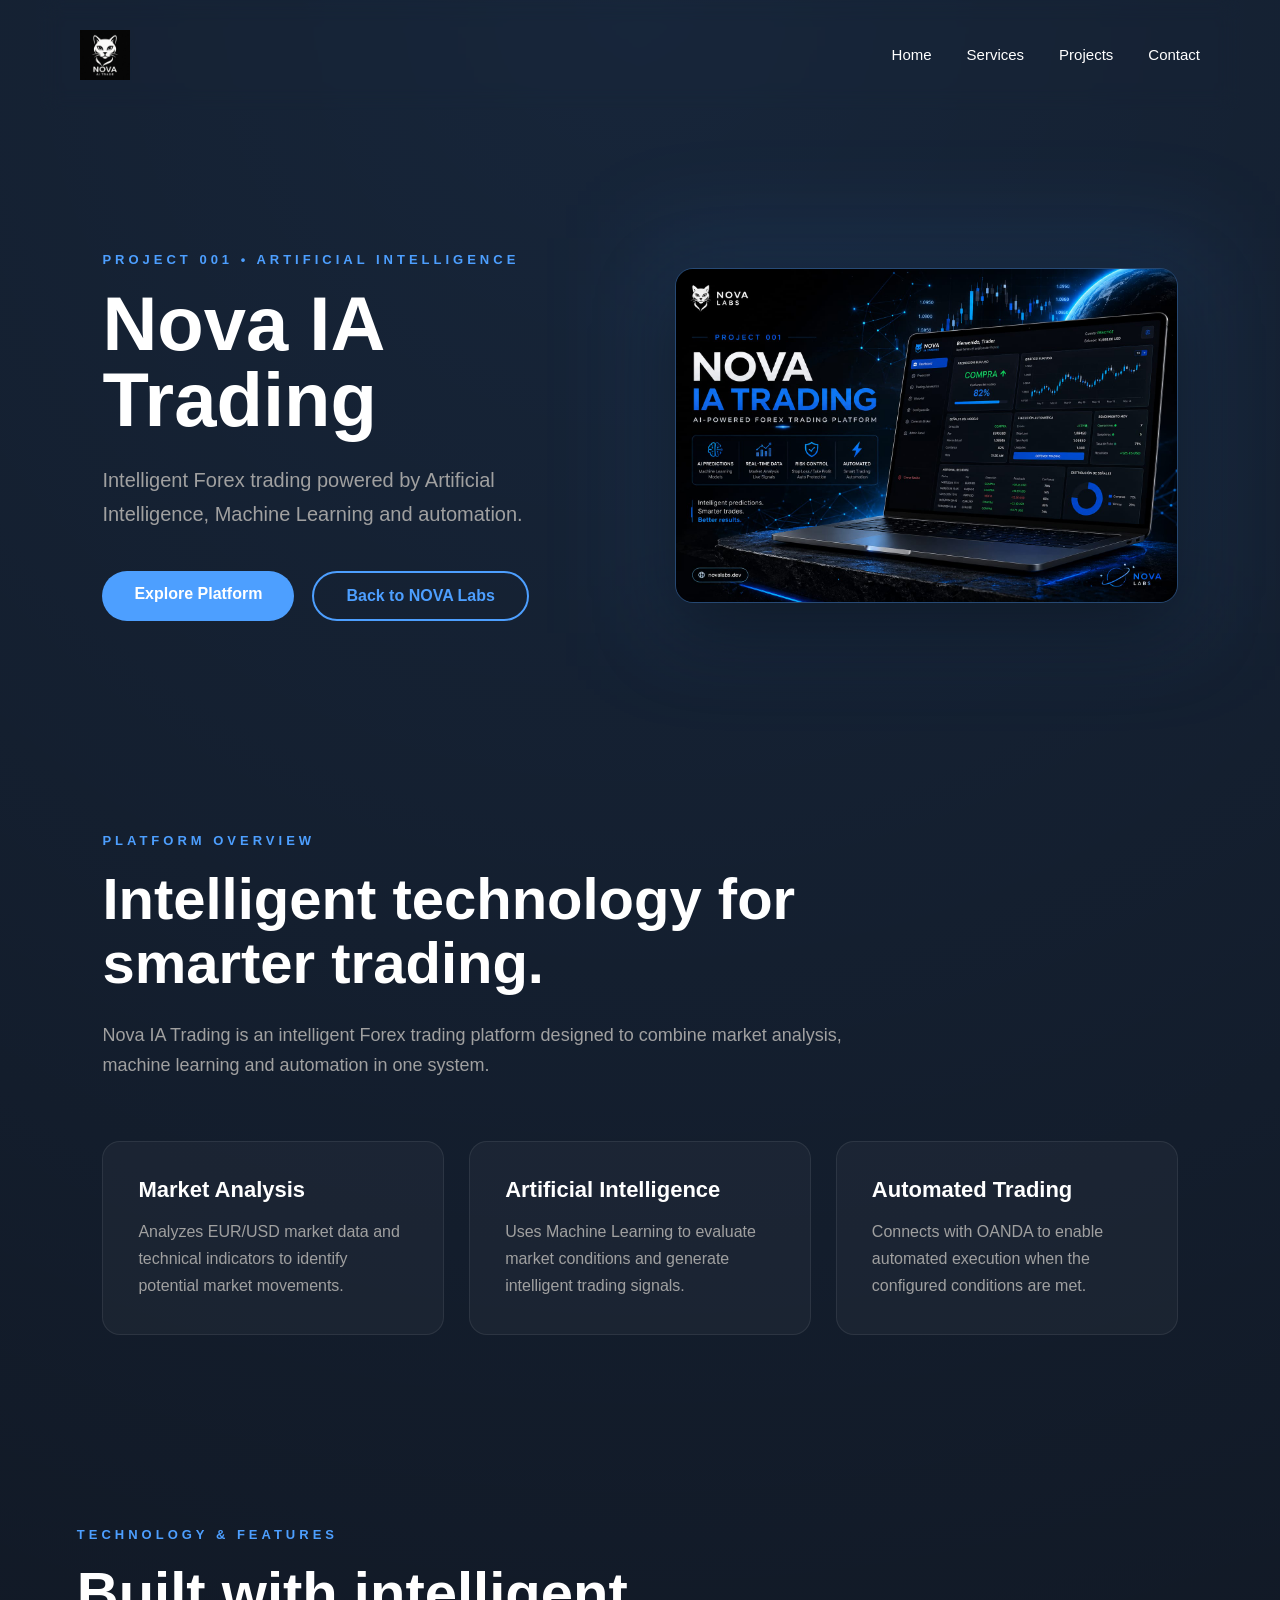
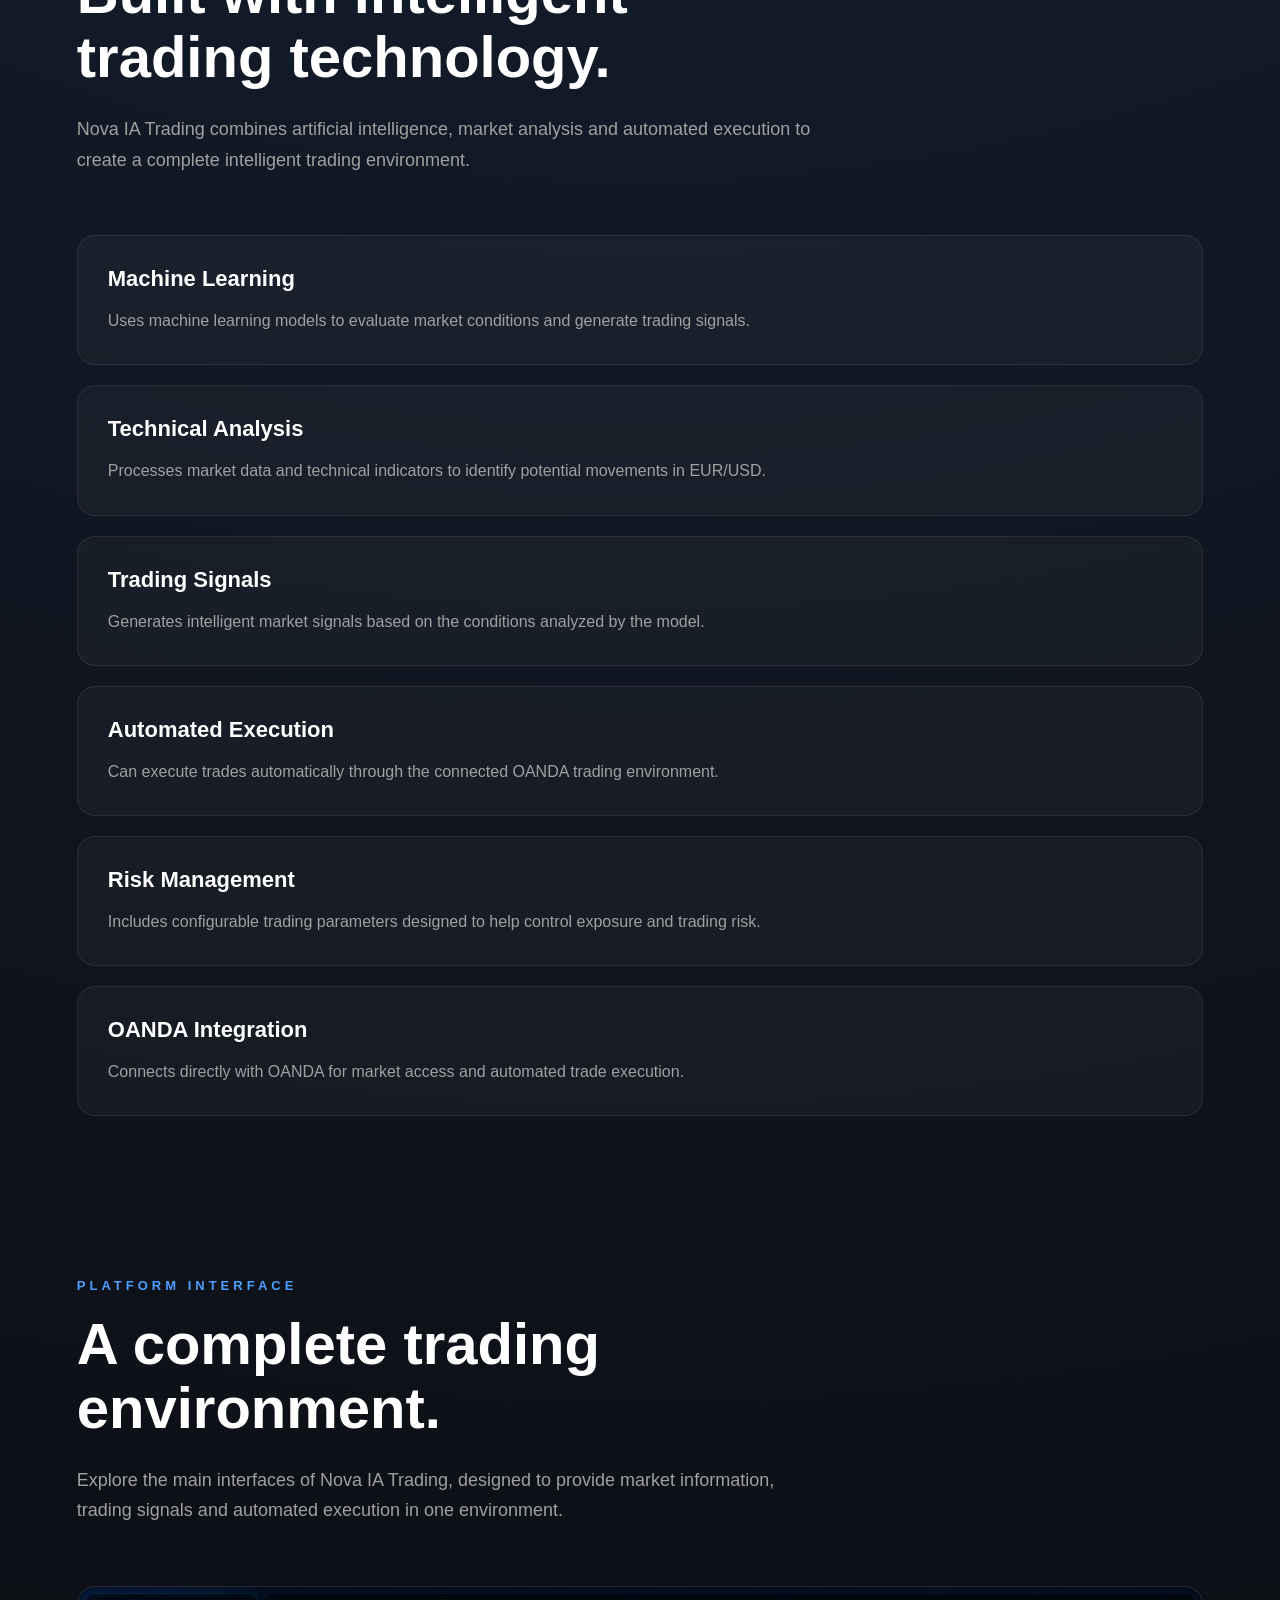
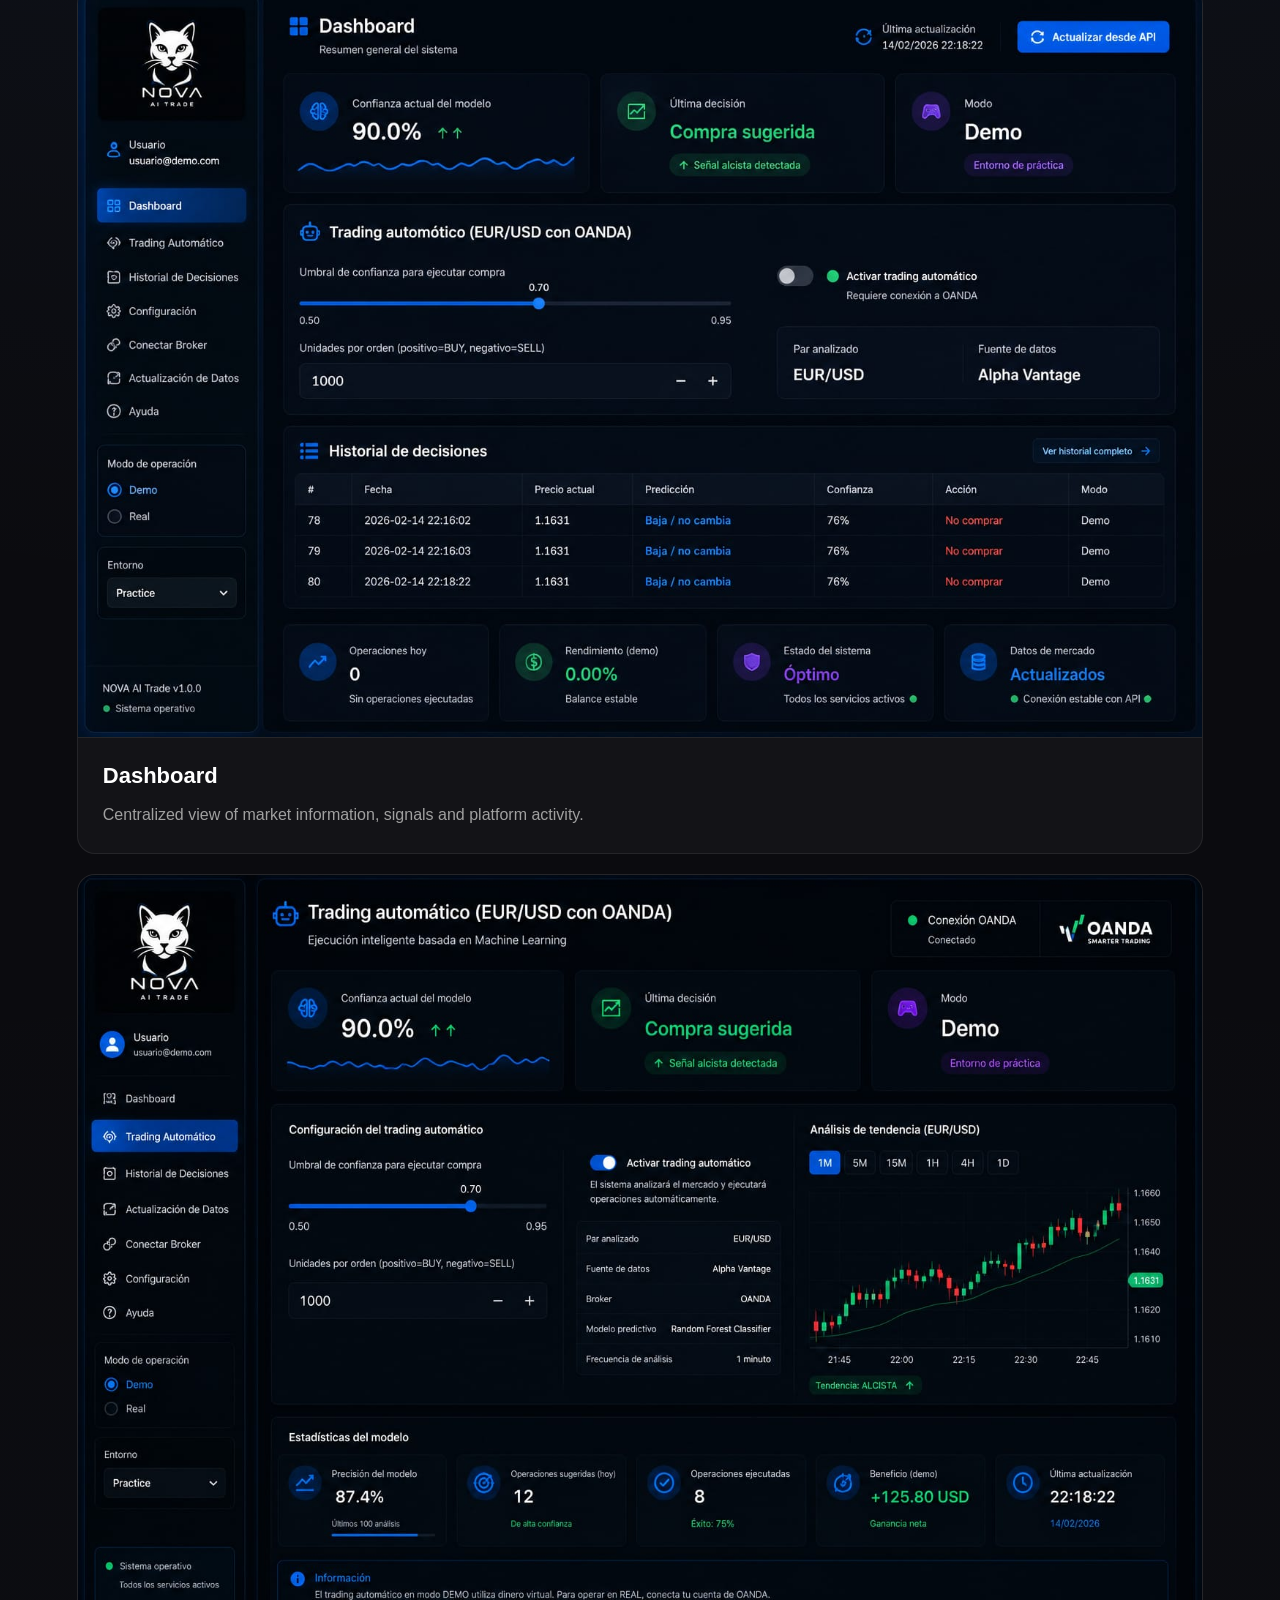
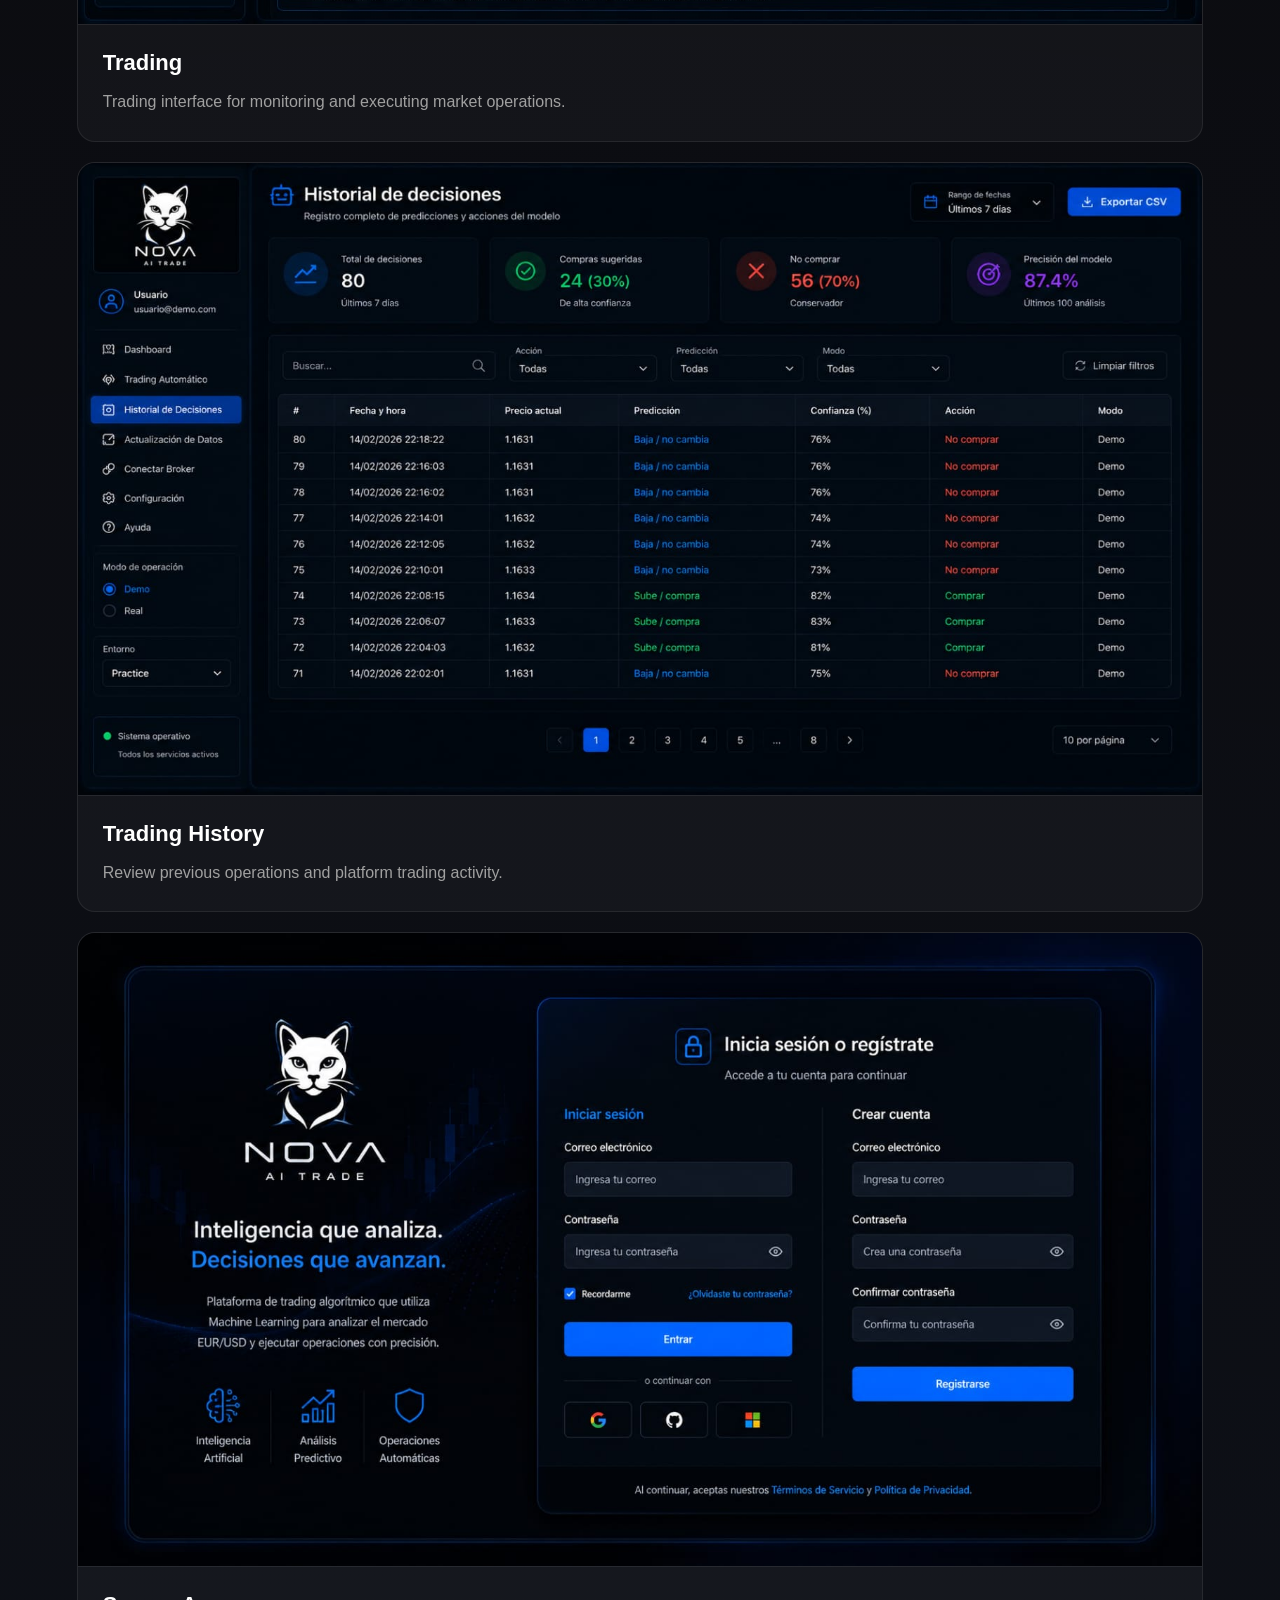
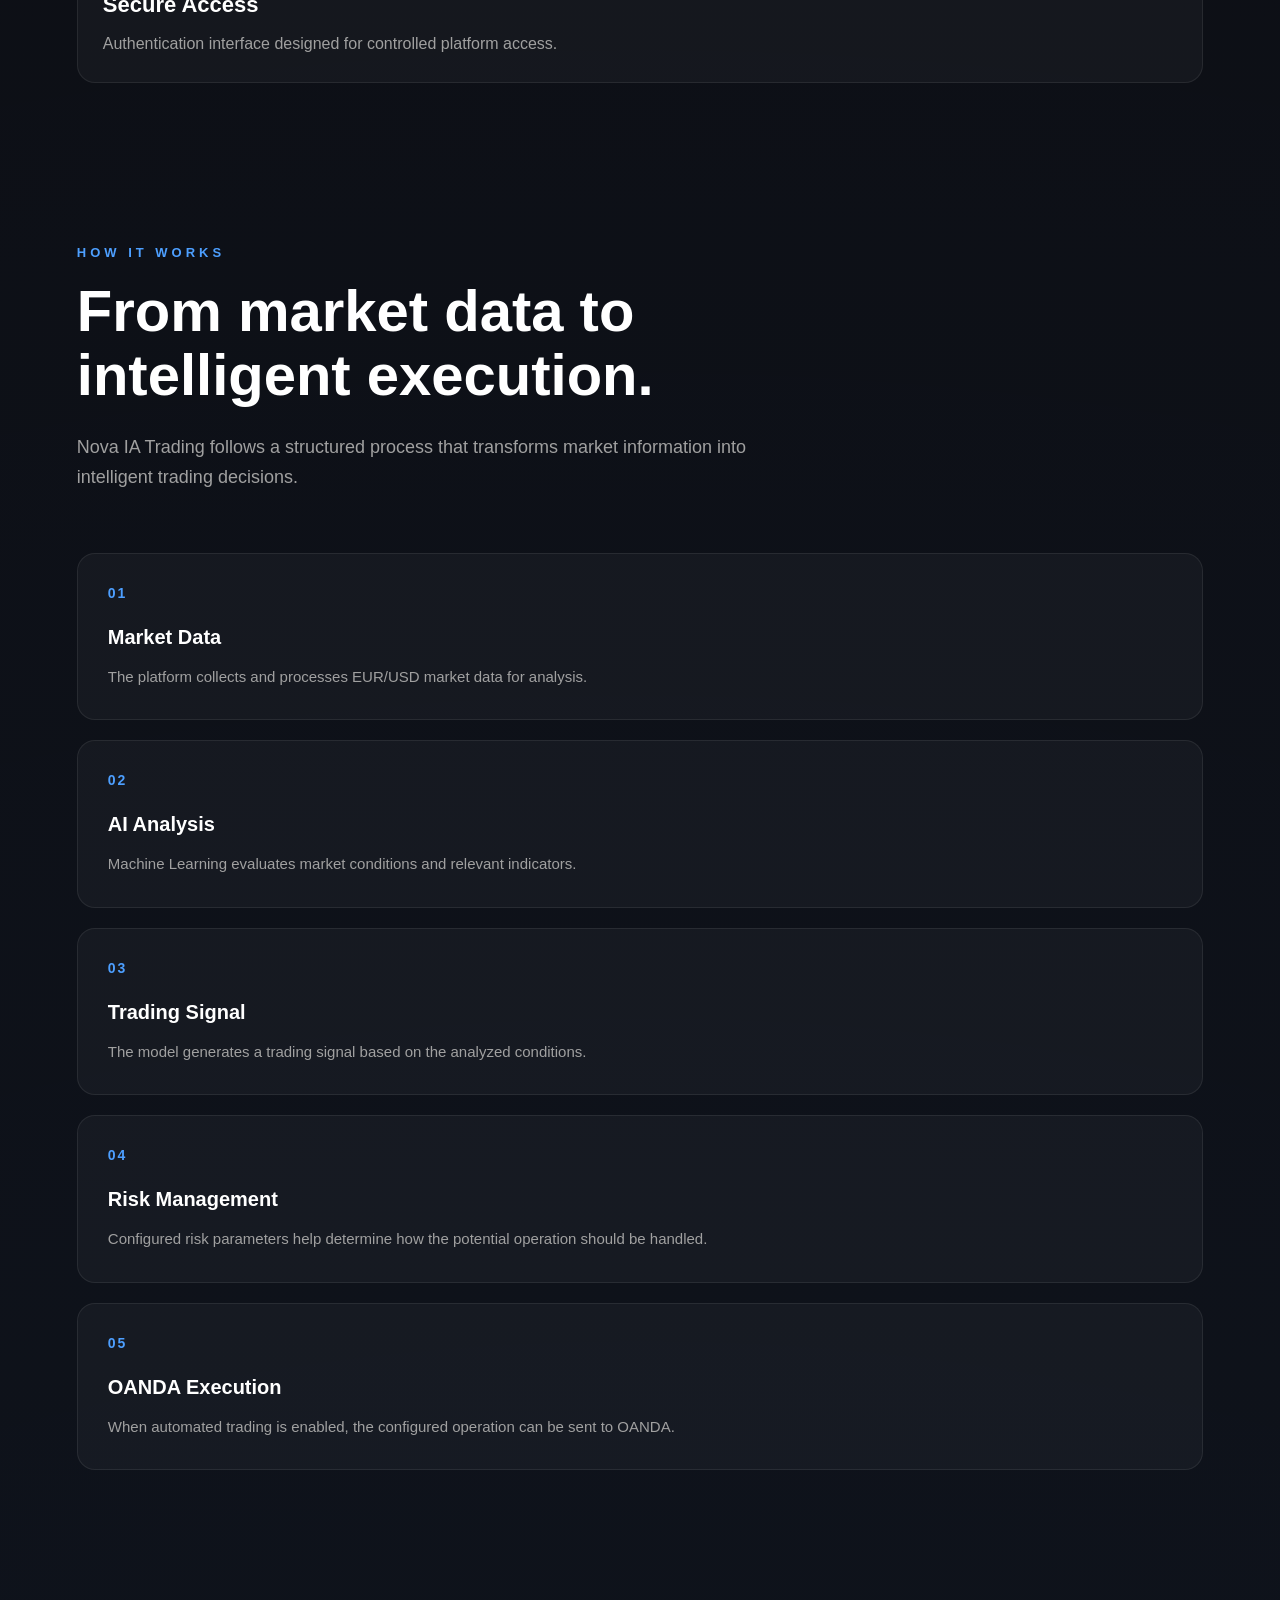
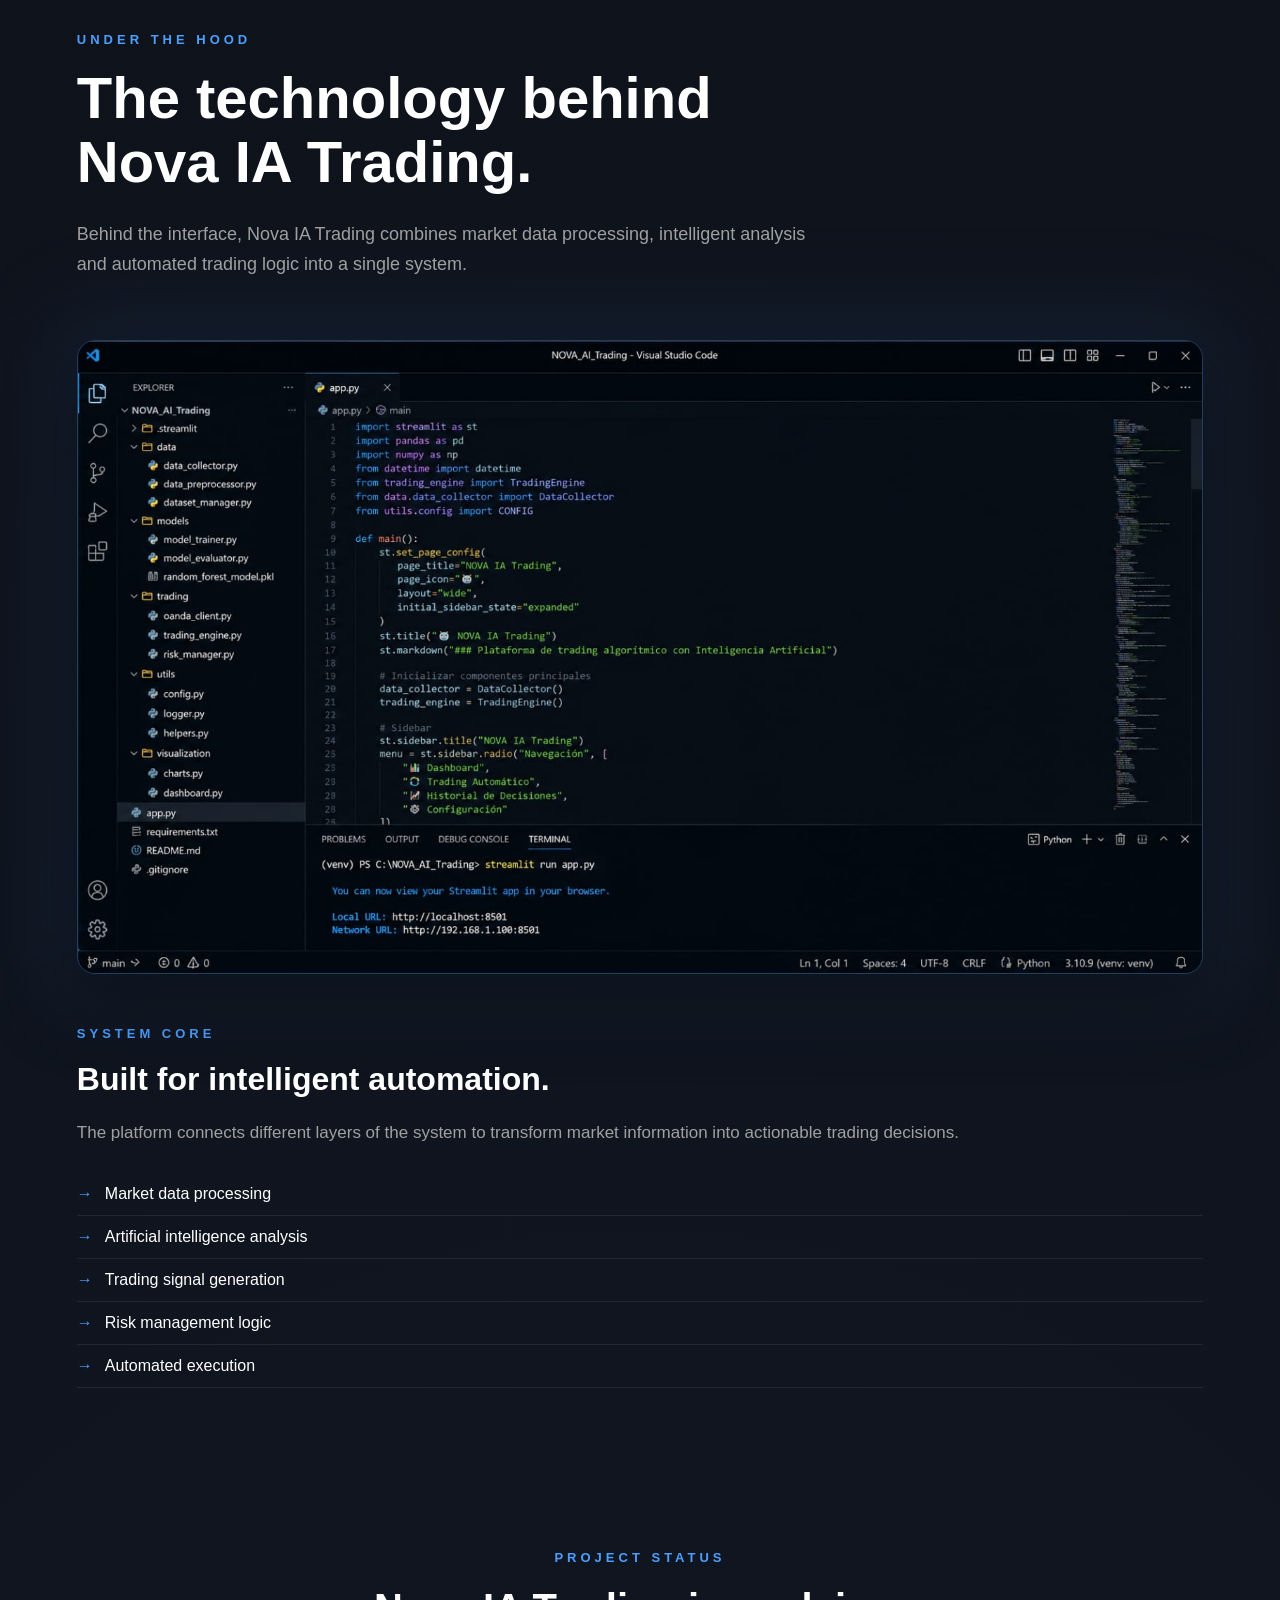
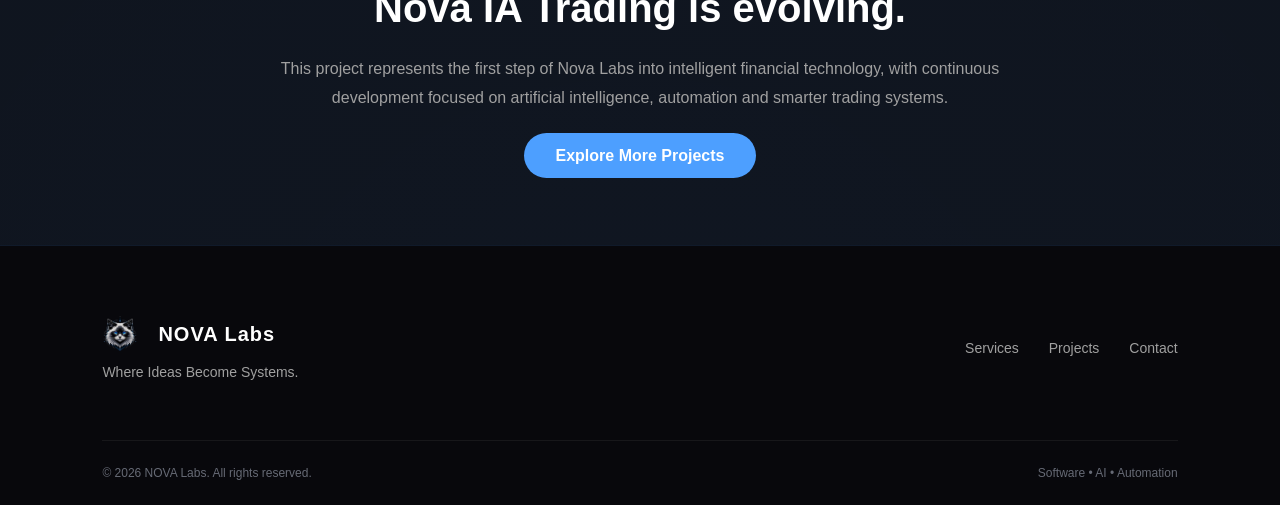
==== commit e1532bb5: "Fix Project 001 mobile navigation and footer" ====
--- a/nova-ia-trading.html
+++ b/nova-ia-trading.html
@@ -8,6 +8,30 @@
     <meta name="viewport"
           content="width=device-width, initial-scale=1.0">
 
+          <meta
+    name="description"
+    content="Nova IA Trading is an intelligent EUR/USD Forex trading platform developed by NOVA Labs, combining artificial intelligence, machine learning and automated trading with OANDA."
+>
+
+<meta name="robots" content="index, follow">
+
+<!-- Open Graph -->
+<meta property="og:title" content="Nova IA Trading | NOVA Labs">
+
+<meta
+    property="og:description"
+    content="Intelligent EUR/USD Forex trading powered by Artificial Intelligence, Machine Learning and automation."
+>
+
+<meta property="og:type" content="website">
+
+<meta
+    property="og:image"
+    content="assets/projects/nova-ia-trading/cover.png"
+>
+
+          <link rel="icon" type="image/png" href="assets/logos/nova-ia-trading-logo.png">
+
     <title>Nova IA Trading | NOVA Labs</title>
 
     <link rel="stylesheet" href="styles.css">
@@ -16,40 +40,49 @@
 
 <body>
 
-    <header class="navbar">
-
-        <div class="logo">
-
-            <img src="assets/logos/nova-ia-trading-logo.png"
-                 alt="Nova IA Trading">
-
-        </div>
-
-        <nav>
-
-            <ul>
-
-                <li>
-                    <a href="index.html">Home</a>
-                </li>
-
-                <li>
-                    <a href="index.html#services">Services</a>
-                </li>
-
-                <li>
-                    <a href="index.html#projects">Projects</a>
-                </li>
-
-                <li>
-                    <a href="index.html#contact">Contact</a>
-                </li>
-
-            </ul>
-
-        </nav>
-
-    </header>
+    <header class="navbar trading-navbar">
+
+    <div class="logo">
+        <img
+            src="assets/logos/nova-ia-trading-logo.png"
+            alt="Nova IA Trading"
+        >
+    </div>
+
+    <button
+        class="trading-menu-toggle"
+        type="button"
+        aria-label="Open navigation menu"
+        aria-expanded="false"
+    >
+        ☰
+    </button>
+
+    <nav class="trading-nav">
+
+        <ul class="trading-nav-links">
+
+            <li>
+                <a href="index.html">Home</a>
+            </li>
+
+            <li>
+                <a href="index.html#services">Services</a>
+            </li>
+
+            <li>
+                <a href="index.html#projects">Projects</a>
+            </li>
+
+            <li>
+                <a href="index.html#contact">Contact</a>
+            </li>
+
+        </ul>
+
+    </nav>
+
+</header>
 
 
     <main>
@@ -608,13 +641,68 @@
     </main>
 
 
-    <footer>
+    <footer class="footer">
+
+    <div class="footer-container">
+
+        <div class="footer-brand">
+
+            <div class="footer-logo">
+
+                <span class="logo-icon">
+                    <img
+                        src="assets/logos/nova-ragdoll.png"
+                        alt="NOVA Labs"
+                    >
+                </span>
+
+                <span class="logo-text">
+                    NOVA Labs
+                </span>
+
+            </div>
+
+            <p>
+                Where Ideas Become Systems.
+            </p>
+
+        </div>
+
+
+        <div class="footer-links">
+
+            <a href="index.html#services">
+                Services
+            </a>
+
+            <a href="index.html#projects">
+                Projects
+            </a>
+
+            <a href="index.html#contact">
+                Contact
+            </a>
+
+        </div>
+
+    </div>
+
+
+    <div class="footer-bottom">
 
         <p>
             © 2026 NOVA Labs. All rights reserved.
         </p>
 
-    </footer>
+        <p>
+            Software • AI • Automation
+        </p>
+
+    </div>
+
+</footer>
+
+<script src="script.js"></script>
 
 </body>
 
--- a/styles.css
+++ b/styles.css
@@ -202,6 +202,12 @@
 
 }
 
+/* Mobile Menu Button */
+
+.menu-toggle {
+    display: none;
+}
+
 /* ==========================
    Hero Section
 ========================== */
@@ -247,6 +253,56 @@
 
     margin-bottom: 25px;
 
+}
+
+/* NOVA RAGDOLL */
+
+.hero-ragdoll {
+    width: 120px;
+    margin: 20px auto;
+    display: flex;
+    justify-content: center;
+    align-items: center;
+    animation: novaRagdollFloat 4s ease-in-out infinite;
+}
+
+.hero-ragdoll img {
+    width: 120px;
+    height: auto;
+    display: block;
+    object-fit: contain;
+    filter: drop-shadow(0 0 12px rgba(77, 159, 255, 0.30));
+    animation: novaRagdollGlow 2.8s ease-in-out infinite;
+}
+
+/* RAGDOLL FLOAT ANIMATION */
+
+@keyframes novaRagdollFloat {
+    0%,
+    100% {
+        transform: translateY(0);
+    }
+
+    50% {
+        transform: translateY(-8px);
+    }
+}
+
+@keyframes novaRagdollGlow {
+    0%,
+    100% {
+        filter: drop-shadow(0 0 10px rgba(77, 159, 255, 0.25));
+    }
+
+    50% {
+        filter: drop-shadow(0 0 22px rgba(77, 159, 255, 0.65));
+    }
+}
+@media (prefers-reduced-motion: reduce) {
+    .hero-ragdoll,
+    .hero-ragdoll img {
+        animation: none;
+    }
 }
 
 .hero-title {
@@ -1360,6 +1416,21 @@
     font-size: 22px;
 }
 
+.footer-logo .logo-icon img {
+    width: 36px;
+    height: 36px;
+    object-fit: contain;
+    display: block;
+}
+
+/* Ragdoll del Navbar */
+.nav-logo .logo-icon img {
+    width: 28px;
+    height: 28px;
+    object-fit: contain;
+    display: block;
+}
+
 .footer-logo .logo-text {
     color: var(--nova-white);
 
@@ -1456,16 +1527,87 @@
 @media (max-width: 768px) {
 
     .navbar {
-        padding: 20px;
+        padding: 18px 16px;
+        gap: 15px;
+    }
+
+    .nav-logo {
+        flex-shrink: 0;
+    }
+
+    .nav-logo .logo-text {
+        font-size: 16px;
+        white-space: nowrap;
+    }
+
+    .nav-logo .logo-icon img {
+        width: 26px;
+        height: 26px;
     }
 
     .nav-links {
-        gap: 15px;
+        gap: 12px;
     }
 
     .nav-links a {
-        font-size: 13px;
-    }
+        font-size: 12px;
+        white-space: nowrap;
+    }
+
+.menu-toggle {
+    display: block;
+    margin-left: auto;
+    background: transparent;
+    border: none;
+    color: #ffffff;
+    font-size: 28px;
+    cursor: pointer;
+    padding: 5px;
+}
+
+.navbar .nav-links {
+    display: none !important;
+}
+
+.navbar .nav-links.nav-open {
+    display: flex !important;
+    flex-direction: column;
+    position: absolute;
+    top: 75px;
+    left: 16px;
+    right: 16px;
+    padding: 20px;
+    gap: 0;
+
+    background: rgba(11, 11, 15, 0.96);
+    border: 1px solid rgba(77, 159, 255, 0.20);
+    border-radius: 16px;
+
+    backdrop-filter: blur(18px);
+    box-shadow: 0 20px 50px rgba(0, 0, 0, 0.45);
+
+    z-index: 200;
+}
+
+.navbar .nav-links.nav-open li {
+    width: 100%;
+}
+
+.navbar .nav-links.nav-open a {
+    display: block;
+    width: 100%;
+    padding: 14px 4px;
+
+    color: #ffffff;
+    font-size: 15px;
+    text-align: left;
+
+    border-bottom: 1px solid rgba(255, 255, 255, 0.08);
+}
+
+.navbar .nav-links.nav-open li:last-child a {
+    border-bottom: none;
+}
 
 }
 
@@ -1508,6 +1650,16 @@
     .secondary-button {
         width: 100%;
         max-width: 280px;
+    }
+
+    .hero-ragdoll {
+        width: 90px;
+        margin: 18px auto;
+    }
+
+    .hero-ragdoll img {
+        width: 90px;
+        height: auto;
     }
 
 }
@@ -2329,6 +2481,91 @@
     max-width: 100%;
 }
 
+/* =========================
+   PROJECT 001 - Mobile Navbar
+========================= */
+
+.trading-menu-toggle {
+    display: none;
+}
+
+@media (max-width: 768px) {
+
+    .trading-navbar {
+        padding: 16px 20px;
+        position: sticky;
+        top: 0;
+        z-index: 300;
+    }
+
+    .trading-navbar .logo img {
+        width: 46px;
+        height: 46px;
+        object-fit: contain;
+    }
+
+    .trading-menu-toggle {
+        display: block;
+        margin-left: auto;
+        background: transparent;
+        border: none;
+        color: #ffffff;
+        font-size: 28px;
+        cursor: pointer;
+        padding: 5px;
+    }
+
+    .trading-navbar .trading-nav {
+        position: static;
+    }
+
+    .trading-navbar .trading-nav-links {
+        display: none !important;
+    }
+
+    .trading-navbar .trading-nav-links.trading-nav-open {
+        display: flex !important;
+        flex-direction: column;
+
+        position: absolute;
+        top: 78px;
+        left: 16px;
+        right: 16px;
+
+        padding: 20px;
+        gap: 0;
+
+        background: rgba(11, 11, 15, 0.96);
+        border: 1px solid rgba(77, 159, 255, 0.20);
+        border-radius: 16px;
+
+        backdrop-filter: blur(18px);
+        box-shadow: 0 20px 50px rgba(0, 0, 0, 0.45);
+
+        z-index: 400;
+    }
+
+    .trading-navbar .trading-nav-links li {
+        width: 100%;
+    }
+
+    .trading-navbar .trading-nav-links a {
+        display: block;
+        width: 100%;
+        padding: 14px 4px;
+
+        color: #ffffff;
+        font-size: 15px;
+        text-align: left;
+
+        border-bottom: 1px solid rgba(255, 255, 255, 0.08);
+    }
+
+    .trading-navbar .trading-nav-links li:last-child a {
+        border-bottom: none;
+    }
+}
+
 /* PROJECT STATUS */
 
 .trading-status {
